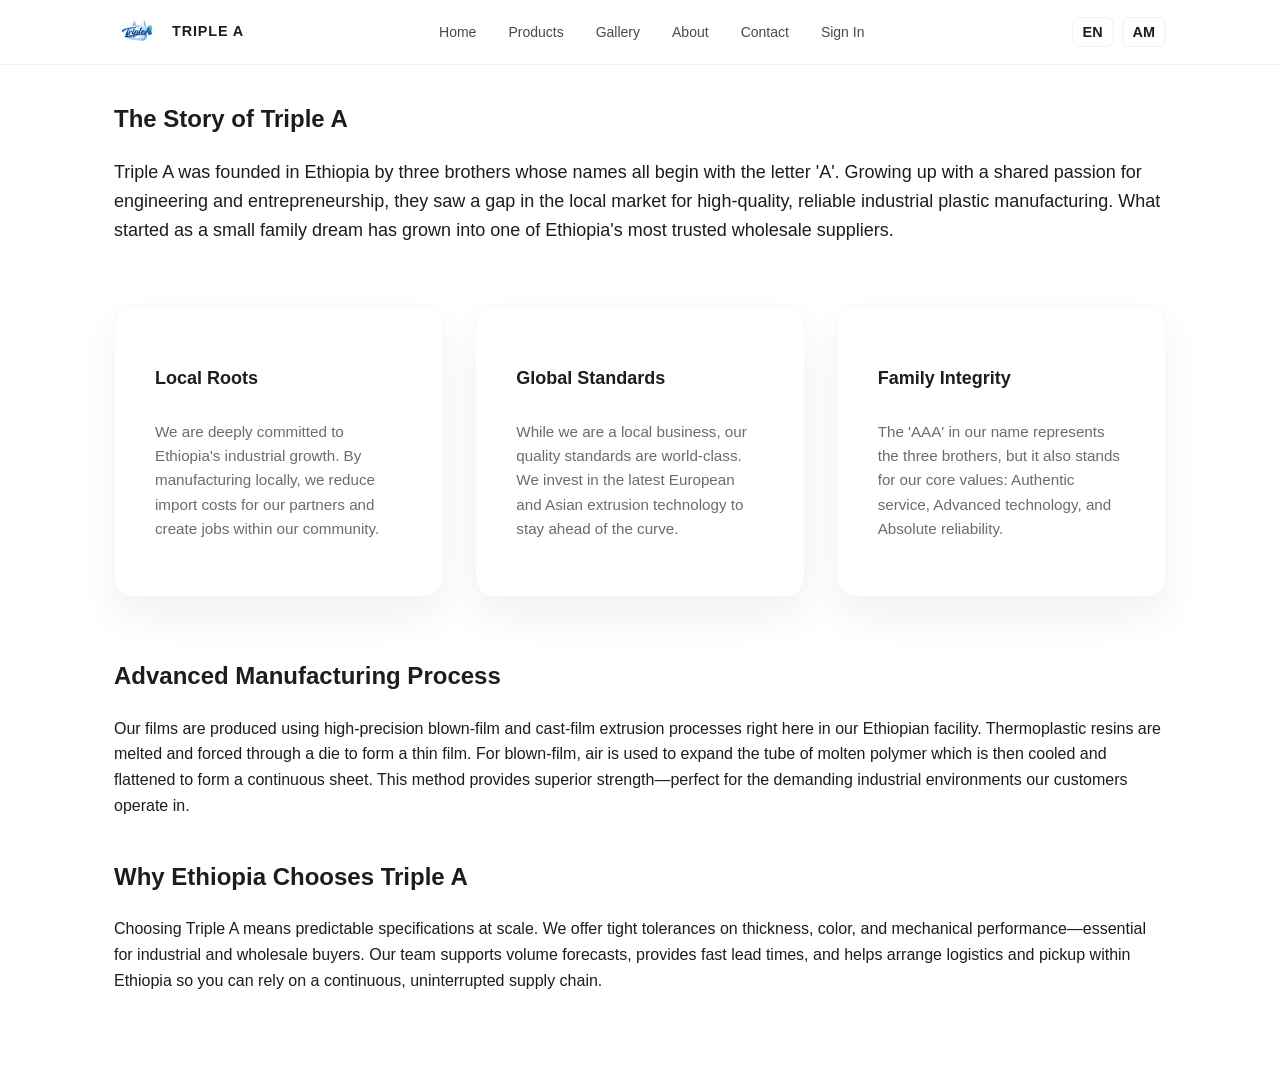
==== website/about.html @ 291cb56f "Beggining" ====
<!doctype html>
<html lang="en">
  <head>
    <meta charset="utf-8" />
    <meta name="viewport" content="width=device-width,initial-scale=1" />
    <title>About - Triple A</title>
    <link rel="stylesheet" href="css/styles.css" />
  </head>
  <body>
   <header class="navbar">
  <div class="nav-inner">
    <a class="logo" href="index.html">
      <img src="assets/logo.png" alt="Triple A logo" style="height:32px; display:inline-block; vertical-align:middle;"/>
      <span class="logo-text">TRIPLE A</span>
    </a>

    <nav>
      <a href="index.html" data-i18n="nav_home">Home</a>
      <a href="products.html" data-i18n="nav_products">Products</a>
      <a href="gallery.html" data-i18n="nav_gallery">Gallery</a>
      <a href="about.html" data-i18n="nav_about">About</a>
      <a href="contact.html" data-i18n="nav_contact">Contact</a>
      <a href="auth.html" data-i18n="nav_signin">Sign In</a>
    </nav>

    <div class="lang-toggle" role="group" aria-label="Language">
      <button id="lang-en" class="lang-btn">EN</button>
      <button id="lang-am" class="lang-btn">AM</button>
    </div>

    <button class="menu-toggle" aria-label="Menu">
      <span></span><span></span><span></span>
    </button>
  </div>
</header>

    <main class="container">
      <section style="margin-bottom: 60px;">
        <h1>The Story of Triple A</h1>
        <p style="font-size: 18px; margin-top: 20px;">Triple A was founded in Ethiopia by three brothers whose names all begin with the letter 'A'. Growing up with a shared passion for engineering and entrepreneurship, they saw a gap in the local market for high-quality, reliable industrial plastic manufacturing. What started as a small family dream has grown into one of Ethiopia's most trusted wholesale suppliers.</p>
      </section>

      <div class="grid" style="margin-top: 0; margin-bottom: 60px;">
        <div class="product-card">
          <h3>Local Roots</h3>
          <p>We are deeply committed to Ethiopia's industrial growth. By manufacturing locally, we reduce import costs for our partners and create jobs within our community.</p>
        </div>
        <div class="product-card">
          <h3>Global Standards</h3>
          <p>While we are a local business, our quality standards are world-class. We invest in the latest European and Asian extrusion technology to stay ahead of the curve.</p>
        </div>
        <div class="product-card">
          <h3>Family Integrity</h3>
          <p>The 'AAA' in our name represents the three brothers, but it also stands for our core values: Authentic service, Advanced technology, and Absolute reliability.</p>
        </div>
      </div>

      <h2>Advanced Manufacturing Process</h2>
      <p>Our films are produced using high-precision blown-film and cast-film extrusion processes right here in our Ethiopian facility. Thermoplastic resins are melted and forced through a die to form a thin film. For blown-film, air is used to expand the tube of molten polymer which is then cooled and flattened to form a continuous sheet. This method provides superior strength—perfect for the demanding industrial environments our customers operate in.</p>

      <h2 style="margin-top: 40px;">Why Ethiopia Chooses Triple A</h2>
      <p>Choosing Triple A means predictable specifications at scale. We offer tight tolerances on thickness, color, and mechanical performance—essential for industrial and wholesale buyers. Our team supports volume forecasts, provides fast lead times, and helps arrange logistics and pickup within Ethiopia so you can rely on a continuous, uninterrupted supply chain.</p>
    </main>

    <script>
      const toggle = document.querySelector('.menu-toggle');

      toggle.addEventListener('click', () => {
        document.body.classList.toggle('menu-open');
      });
    </script>

    <script type="module" src="js/auth.js"></script>
  </body>
</html>
---- website/css/styles.css ----
/* =========================
   Design Tokens
   ========================= */
:root {
  --blue: #0071e3;
  --blue-hover: #0077ed;
  --black: #1d1d1f;
  --gray: #6b6b70;
  --gray-light: #f5f5f7;
  --white: #ffffff;

  --radius-sm: 10px;
  --radius-md: 14px;
  --radius-lg: 20px;

  --shadow-sm: 0 10px 25px rgba(0, 0, 0, 0.04);
  --shadow-md: 0 20px 40px rgba(0, 0, 0, 0.06);
  --shadow-lg: 0 30px 60px rgba(0, 0, 0, 0.1);

  --glass: rgba(255, 255, 255, 0.82);

  --container: 1100px;
  --gutter: clamp(16px, 4vw, 24px);
}

/* =========================
   Reset & Base
   ========================= */
*,
*::before,
*::after {
  box-sizing: border-box;
}

html {
  scroll-behavior: smooth;
}

body {
  min-height: 100%;
  margin: 0;
  font-family: "Inter", -apple-system, BlinkMacSystemFont, "Segoe UI",
    Roboto, Helvetica, Arial, sans-serif;
  color: var(--black);
  background: var(--white);
  line-height: 1.6;
  -webkit-font-smoothing: antialiased;
}

/* =========================
   Navbar
   ========================= */
.navbar {
  position: fixed;
  inset: 0 0 auto 0;
  z-index: 1000;
  background: var(--glass);
  border-bottom: 1px solid rgba(0, 0, 0, 0.05);
}

@supports (backdrop-filter: blur(1px)) {
  .navbar {
    backdrop-filter: saturate(180%) blur(20px);
  }
}

.nav-inner {
  max-width: var(--container);
  margin-inline: auto;
  padding-inline: var(--gutter);
  height: 64px;
  display: flex;
  align-items: center;
  justify-content: space-between;
}

.logo {
  display: flex;
  align-items: center;
  gap: 10px;
  text-decoration: none;
  color: inherit;
}

.logo-text {
  font-weight: 700;
  font-size: 0.9rem;
  letter-spacing: 0.06em;
}

nav {
  display: flex;
  align-items: center;
  gap: clamp(16px, 3vw, 32px);
  font-size: 0.875rem;
  font-weight: 500;
}

nav a {
  color: inherit;
  text-decoration: none;
  opacity: 0.8;
  transition: color 0.2s ease, opacity 0.2s ease;
}

nav a:hover {
  opacity: 1;
  color: var(--blue);
}

/* =========================
   Hero
   ========================= */
.hero {
  position: relative;
  padding: clamp(120px, 20vh, 180px) var(--gutter)
    clamp(80px, 14vh, 120px);
  text-align: center;
  color: #fff;
  background: url("../assets/homepage_bg.jpeg") center / cover no-repeat;
  overflow: hidden;
}

.hero::before {
  content: "";
  position: absolute;
  inset: 0;
  background: radial-gradient(
    circle at center,
    rgba(0, 0, 0, 0.4),
    rgba(0, 0, 0, 0.75)
  );
  z-index: 0;
}

.hero-inner {
  position: relative;
  z-index: 1;
  max-width: 800px;
  margin-inline: auto;
}

.hero h1 {
  font-size: clamp(2rem, 5vw, 3.5rem);
  font-weight: 800;
  line-height: 1.1;
  letter-spacing: -0.02em;
  margin-bottom: 1.25rem;
}

.hero-sub {
  font-size: clamp(1rem, 2.5vw, 1.25rem);
  color: rgba(255, 255, 255, 0.9);
  max-width: 600px;
  margin-inline: auto;
  margin-bottom: 2.5rem;
}

/* =========================
   Layout
   ========================= */
.container {
  max-width: var(--container);
  margin-inline: auto;
  padding: clamp(60px, 10vw, 80px) var(--gutter);
}

/* =========================
   Grid & Cards
   ========================= */
.grid {
  display: grid;
  grid-template-columns: repeat(auto-fit, minmax(260px, 1fr));
  gap: clamp(20px, 4vw, 32px);
  margin-top: clamp(-60px, -8vw, -80px);
  position: relative;
  z-index: 2;
}

.product-card {
  background: var(--white);
  border-radius: var(--radius-lg);
  padding: clamp(24px, 5vw, 40px);
  border: 1px solid rgba(0, 0, 0, 0.03);
  box-shadow: var(--shadow-md);
  display: flex;
  flex-direction: column;
  height: 100%;
  transition: transform 0.35s ease, box-shadow 0.35s ease;
}

.product-card:hover {
  transform: translateY(-8px);
  box-shadow: var(--shadow-lg);
}

.product-card h3 {
  font-size: 1.125rem;
  font-weight: 700;
  margin-bottom: 0.75rem;
}

.product-card p {
  font-size: 0.95rem;
  color: var(--gray);
  line-height: 1.6;
}

/* =========================
   Buttons
   ========================= */
button {
  appearance: none;
  border: none;
  border-radius: var(--radius-md);
  padding: 14px 28px;
  font-size: 1rem;
  font-weight: 600;
  cursor: pointer;
  background: var(--blue);
  color: #fff;
  transition: background 0.2s ease, transform 0.2s ease,
    box-shadow 0.2s ease;
}

button:hover {
  background: var(--blue-hover);
  transform: scale(1.02);
  box-shadow: 0 6px 16px rgba(0, 113, 227, 0.3);
}

.btn-secondary {
  background: rgba(255, 255, 255, 0.12);
  color: #fff;
  border: 1px solid rgba(255, 255, 255, 0.25);
}

.btn-secondary:hover {
  background: rgba(255, 255, 255, 0.22);
}

/* =========================
   Inputs
   ========================= */
input,
textarea {
  width: 100%;
  padding: 12px 16px;
  border-radius: var(--radius-md);
  border: 1px solid #e6e6ea;
  font-size: 0.9rem;
}

input:focus,
textarea:focus {
  outline: none;
  border-color: var(--blue);
}

/* =========================
   Utilities
   ========================= */
.text-center {
  text-align: center;
}

.mt-20 {
  margin-top: 20px;
}

.badge {
  display: inline-block;
  background: #ff3b30;
  color: #fff;
  padding: 6px 12px;
  border-radius: 999px;
  font-weight: 800;
  font-size: 0.75rem;
}

/* =========================
   Accessibility & Motion
   ========================= */
@media (prefers-reduced-motion: reduce) {
  * {
    animation: none !important;
    transition: none !important;
  }
}

/* =========================
   Mobile Menu
   ========================= */

.menu-toggle {
  display: none;
  background: none;
  border: none;
  cursor: pointer;
  width: 40px;
  height: 40px;
  position: relative;
}

.menu-toggle span {
  position: absolute;
  left: 8px;
  right: 8px;
  height: 2px;
  background: var(--black);
  border-radius: 2px;
  transition: transform 0.25s ease, opacity 0.25s ease;
}

.menu-toggle span:nth-child(1) { top: 12px; }
.menu-toggle span:nth-child(2) { top: 19px; }
.menu-toggle span:nth-child(3) { top: 26px; }

/* ---------- Mobile Layout ---------- */
@media (max-width: 768px) {
  .menu-toggle {
    display: block;
  }

  nav {
    position: fixed;
    top: 64px;
    left: 0;
    right: 0;
    background: var(--white);
    flex-direction: column;
    align-items: stretch;
    gap: 0;
    padding: 12px 0;
    border-bottom: 1px solid rgba(0,0,0,0.05);
    box-shadow: var(--shadow-sm);

    transform: translateY(-120%);
    transition: transform 0.3s ease;
    z-index: 999;
  }

  nav a {
    padding: 16px 24px;
    font-size: 1rem;
    opacity: 1;
  }

  nav a:hover {
    background: var(--gray-light);
    color: var(--blue);
  }

  body.menu-open nav {
    transform: translateY(0);
  }

  body.menu-open {
    overflow: hidden;
  }

  /* Hamburger animation */
  body.menu-open .menu-toggle span:nth-child(1) {
    transform: translateY(7px) rotate(45deg);
  }

  body.menu-open .menu-toggle span:nth-child(2) {
    opacity: 0;
  }

  body.menu-open .menu-toggle span:nth-child(3) {
    transform: translateY(-7px) rotate(-45deg);
  }
}

/* =========================
   Gallery Filters
   ========================= */

.gallery-filters {
  display: flex;
  justify-content: center;
  gap: 12px;
  margin-bottom: 40px;
  flex-wrap: wrap;
}

.filter-btn {
  appearance: none;
  border: 1px solid rgba(0, 0, 0, 0.08);
  background: var(--white);
  color: var(--black);
  padding: 10px 22px;
  border-radius: 999px;
  font-size: 0.9rem;
  font-weight: 600;
  cursor: pointer;
  box-shadow: var(--shadow-sm);
  transition: background 0.25s ease, color 0.25s ease,
    transform 0.25s ease, box-shadow 0.25s ease;
}

.filter-btn:hover {
  transform: translateY(-2px);
  box-shadow: var(--shadow-md);
}

.filter-btn.active {
  background: var(--blue);
  color: #fff;
  border-color: var(--blue);
  box-shadow: 0 10px 30px rgba(0, 113, 227, 0.3);
}

/* =========================
   Media Gallery
   ========================= */

.media-grid {
  display: grid;
  grid-template-columns: repeat(auto-fit, minmax(260px, 1fr));
  gap: clamp(20px, 4vw, 32px);
}

.media-card {
  background: var(--white);
  border-radius: var(--radius-lg);
  overflow: hidden;
  border: 1px solid rgba(0, 0, 0, 0.03);
  box-shadow: var(--shadow-md);
  transition: transform 0.35s ease, box-shadow 0.35s ease,
    opacity 0.25s ease;
}

.media-card:hover {
  transform: translateY(-6px);
  box-shadow: var(--shadow-lg);
}

.media-card img,
.media-card video {
  width: 100%;
  height: 100%;
  display: block;
  object-fit: cover;
  aspect-ratio: 16 / 10;
  background: #000;
}

.media-card video {
  outline: none;
  border: none;
}

/* Optional hidden state (future animation-ready) */
.media-card.hidden {
  opacity: 0;
}

/* Mobile refinement */
@media (max-width: 768px) {
  .media-card img,
  .media-card video {
    aspect-ratio: 16 / 11;
  }
}

/* =========================
   Orders Page
   ========================= */

.orders-subtitle {
  font-size: 1rem;
  color: var(--gray);
  max-width: 680px;
  margin: 16px auto 40px;
}

.orders-list {
  display: grid;
  grid-template-columns: 1fr;
  gap: 20px;
}

.order-legend {
  display: flex;
  justify-content: center;
  gap: 14px;
  margin-bottom: 32px;
  flex-wrap: wrap;
}

.status {
  padding: 6px 14px;
  border-radius: 999px;
  font-size: 0.75rem;
  font-weight: 800;
  letter-spacing: 0.04em;
  text-transform: uppercase;
}

.status.pending {
  background: #ffe9c6;
  color: #8a5a00;
}

.status.processing {
  background: #e6f0ff;
  color: #004bb5;
}

.status.ready {
  background: #e6f7ee;
  color: #0b6b3a;
}

.status.completed {
  background: #ededf0;
  color: #444;
}

/* Order card enhancements */
.orders-list .product-card {
  box-shadow: var(--shadow-sm);
}

.orders-list .product-card h3 {
  display: flex;
  justify-content: space-between;
  align-items: center;
}
/* (above styles kept unchanged) */

/* =========================
   Navbar — language toggle refinements
   ========================= */
.lang-toggle {
  display: flex;
  gap: 8px;
  align-items: center;
}

.lang-btn {
  appearance: none;
  border: 1px solid rgba(0,0,0,0.06);
  background: var(--white);
  color: var(--black);
  padding: 6px 10px;
  border-radius: 8px;
  font-size: 0.85rem;
  cursor: pointer;
  font-weight: 700;
  transition: background 0.18s ease, transform 0.12s ease;
}

.lang-btn:hover { transform: translateY(-1px); }
.lang-btn.active {
  background: var(--blue);
  color: #fff;
  border-color: var(--blue);
  box-shadow: 0 6px 14px rgba(0,113,227,0.18);
}

/* Keep nav layout tidy on small screens */
@media (max-width: 768px) {
  .lang-toggle { display: none; } /* we keep it visible in nav when expanded */
  body.menu-open .lang-toggle { display: flex; margin-left: 16px; }
}

/* Hero tweaks (slightly stronger overlay and padding) */
.hero {
  position: relative;
  padding: clamp(110px, 18vh, 160px) var(--gutter) clamp(60px, 12vh, 100px);
  text-align: center;
  color: #fff;
  background: center / cover no-repeat;
  overflow: hidden;
}
.hero::before {
  content: "";
  position: absolute;
  inset: 0;
  background: radial-gradient(circle at center, rgba(0,0,0,0.45), rgba(0,0,0,0.78));
  z-index: 0;
}

/* active nav link appearance */
nav a.active {
  color: var(--blue);
  border-bottom: 2px solid var(--blue);
  padding-bottom: 6px;
}
/* =========================
   Additions for auth full-screen, language toggle & hero refinements
   Append these lines to the end of public/css/styles.css
   ========================= */

/* =========================
   AUTH — FULLSCREEN SPLIT (FINAL FIX)
   ========================= */

.auth-split {
  min-height: 100vh;
  padding-top: 64px; /* navbar height */
  display: grid;
  grid-template-columns: 1fr 1fr;
  grid-template-areas: "form image";
  align-items: stretch;
  box-sizing: border-box;
}

/* Left side = LOGIN */
.auth-right {
  grid-area: form;
  background: var(--white);
  display: flex;
  align-items: center;
  justify-content: center;
  padding: clamp(36px, 6vw, 72px);
}

/* Right side = IMAGE */
.auth-left {
  grid-area: image;
  background-image: url("../assets/homepage_bg.jpeg");
  background-size: cover;
  background-position: center;
  position: relative;
  color: #fff;
  display: flex;
  align-items: center;
  justify-content: center;
  padding: clamp(24px, 6vw, 48px);
}

.auth-left::before {
  content: "";
  position: absolute;
  inset: 0;
  background: linear-gradient(
    180deg,
    rgba(0,0,0,0.35),
    rgba(0,0,0,0.65)
  );
  z-index: 0;
}

.auth-left .hero-inner {
  position: relative;
  z-index: 1;
  max-width: 720px;
  text-align: left;
}

.auth-left h1 {
  font-size: clamp(1.6rem, 3.5vw, 2.6rem);
  line-height: 1.08;
  margin-bottom: 12px;
  font-weight: 800;
}

.auth-left p {
  font-size: 1rem;
  color: rgba(255,255,255,0.95);
  max-width: 520px;
}

/* Auth form container */
.auth-forms {
  width: 100%;
  max-width: 520px;
  display: flex;
  flex-direction: column;
  gap: 22px;
}

/* Panels */
.form-panel {
  background: linear-gradient(
    180deg,
    rgba(255,255,255,0.98),
    rgba(250,250,250,0.98)
  );
  border-radius: var(--radius-md);
  padding: 20px 22px;
  box-shadow: var(--shadow-sm);
  width: 100%;
}

/* Inputs */
.form-panel input {
  width: 100%;
  margin-top: 8px;
  margin-bottom: 10px;
}

/* Buttons */
.form-panel .btn {
  width: 100%;
  padding: 12px 16px;
  font-weight: 700;
}

/* Mobile */
@media (max-width: 880px) {
  .auth-split {
    grid-template-columns: 1fr;
    grid-template-areas:
      "form"
      "image";
  }

  .auth-left {
    min-height: 360px;
  }
}

/* Make each small section visually separated but not a tiny boxed card */
.form-panel {
  background: linear-gradient(180deg, rgba(255,255,255,0.98), rgba(250,250,250,0.98));
  border-radius: var(--radius-md);
  padding: 18px 20px;
  box-shadow: var(--shadow-sm);
  width: 100%;
}

/* Inputs that span width */
.form-panel input[type="email"],
.form-panel input[type="password"],
.form-panel input[type="text"] {
  display: block;
  width: 100%;
  margin-top: 8px;
  margin-bottom: 8px;
}

/* Buttons in auth area */
.form-panel .btn {
  width: 100%;
  padding: 12px 16px;
  border-radius: 10px;
  font-weight: 700;
}

/* Keep focus states visible */
.form-panel input:focus {
  outline: 2px solid rgba(0,113,227,0.12);
  border-color: var(--blue);
}

/* === Language Toggle Navbar Buttons === */
.lang-toggle {
  display: flex;
  gap: 8px;
  align-items: center;
  margin-left: 12px;
}
.lang-btn {
  appearance: none;
  border: 1px solid rgba(0,0,0,0.06);
  background: var(--white);
  color: var(--black);
  padding: 6px 10px;
  border-radius: 8px;
  font-size: 0.9rem;
  font-weight: 700;
  cursor: pointer;
  transition: background 0.18s, transform 0.12s;
}
.lang-btn.active {
  background: var(--blue);
  color: #fff;
  border-color: var(--blue);
  box-shadow: 0 8px 20px rgba(0,113,227,0.12);
}

/* Hero tweak for pages that reuse hero class */
.hero {
  padding: clamp(80px, 16vh, 140px) var(--gutter) clamp(40px, 10vh, 80px);
}
.hero::before {
  background: radial-gradient(circle at center, rgba(0,0,0,0.45), rgba(0,0,0,0.78));
}

/* Small image card utility for inserting homepage-like images into content */
.img-card {
  border-radius: var(--radius-lg);
  overflow: hidden;
  box-shadow: var(--shadow-md);
  border: 1px solid rgba(0,0,0,0.04);
  height: 260px;
  background-position: center;
  background-size: cover;
}
@media (max-width: 768px) {
  .img-card { height: 200px; }
}

/* ==================================================
   ADMIN PAGE ONLY (ISOLATED — DOES NOT AFFECT HOME)
   ================================================== */

.admin-page .admin-layout {
  display: flex;
  min-height: calc(100vh - 70px);
}

/* LEFT SIDE */
.admin-page .admin-left {
  flex: 1.2;
  position: relative;
  background: url("../assets/admin-bg.jpg.html") center / cover no-repeat;
}

.admin-page .admin-overlay {
  position: absolute;
  inset: 0;
  background: linear-gradient(
    90deg,
    rgba(0, 0, 0, 0.6),
    rgba(0, 0, 0, 0.2)
  );
}

.admin-page .admin-content {
  position: relative;
  z-index: 2;
  padding: 80px;
  max-width: 520px;
  color: #ffffff;
}

.admin-page .admin-content h1 {
  font-size: 36px;
  margin-bottom: 16px;
}

.admin-page .admin-content p {
  font-size: 16px;
  line-height: 1.6;
}

/* THUMBNAILS */
.admin-page .admin-thumbs {
  display: flex;
  gap: 12px;
  margin-top: 30px;
}

.admin-page .admin-thumbs img {
  width: 90px;
  height: 60px;
  object-fit: cover;
  border-radius: 6px;
}

/* RIGHT SIDE */
.admin-page .admin-right {
  flex: 1;
  display: flex;
  align-items: center;
  justify-content: center;
}

.admin-page .admin-card {
  background: #ffffff;
  width: 420px;
  padding: 40px;
  border-radius: 16px;
  box-shadow: 0 20px 60px rgba(0, 0, 0, 0.15);
}

.admin-page .admin-card h2 {
  margin-bottom: 6px;
}

.admin-page .admin-card p {
  margin-bottom: 16px;
  color: #555;
}

/* BUTTON */
.admin-page .admin-btn {
  width: 100%;
  margin-top: 20px;
}

/* BACK LINK */
.admin-page .back-link {
  display: block;
  margin-top: 16px;
  font-size: 14px;
  color: #555;
  text-decoration: none;
}

.admin-page .back-link:hover {
  text-decoration: underline;
}
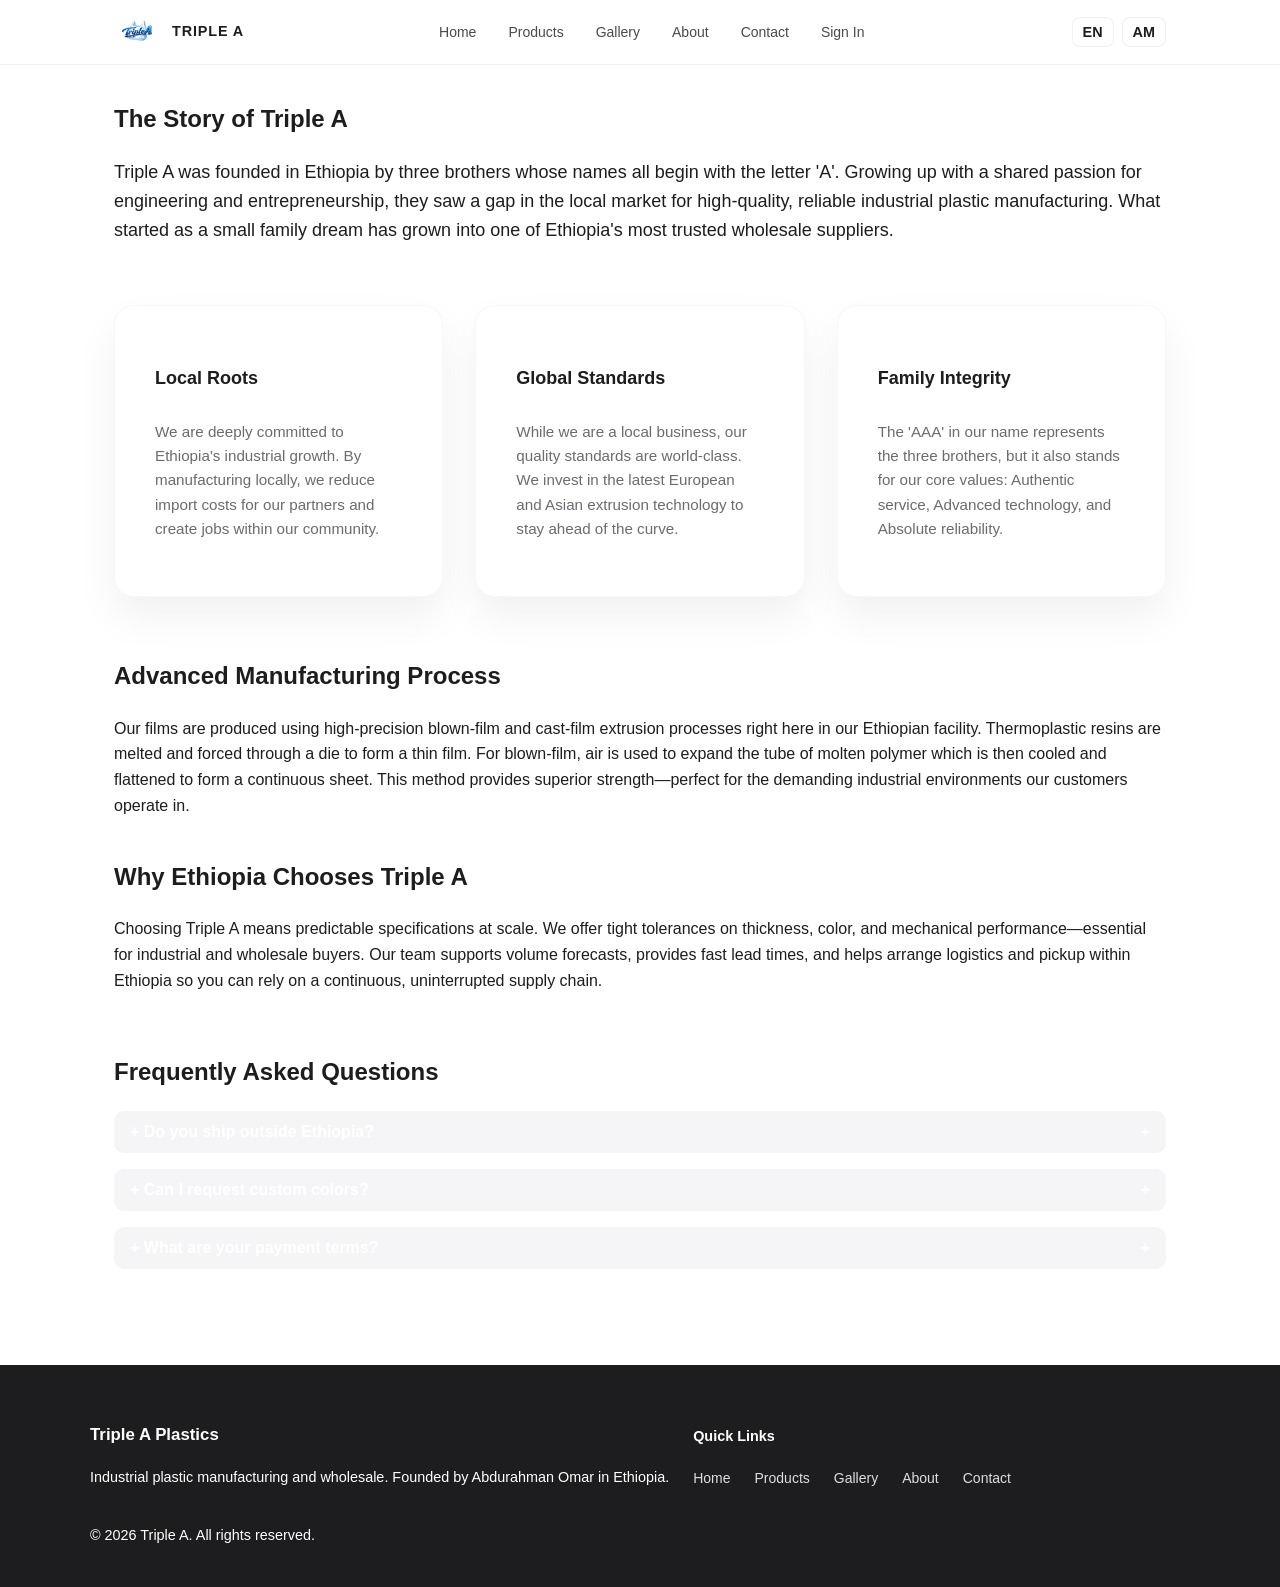
==== commit 2e9cfb15: "enhancing the system" ====
--- a/website/about.html
+++ b/website/about.html
@@ -4,6 +4,9 @@
     <meta charset="utf-8" />
     <meta name="viewport" content="width=device-width,initial-scale=1" />
     <title>About - Triple A</title>
+    <meta name="description" content="Learn the story of Triple A Plastics, founded by brothers including Abdurahman Omar, serving Ethiopia." 
+    />
+    <meta name="keywords" content="about us, company history, Ethiopia plastic" />
     <link rel="stylesheet" href="css/styles.css" />
   </head>
   <body>
@@ -60,6 +63,23 @@
 
       <h2 style="margin-top: 40px;">Why Ethiopia Chooses Triple A</h2>
       <p>Choosing Triple A means predictable specifications at scale. We offer tight tolerances on thickness, color, and mechanical performance—essential for industrial and wholesale buyers. Our team supports volume forecasts, provides fast lead times, and helps arrange logistics and pickup within Ethiopia so you can rely on a continuous, uninterrupted supply chain.</p>
+
+      <!-- FAQ -->
+      <section style="margin-top:60px;">
+        <h2>Frequently Asked Questions</h2>
+        <div class="faq-item">
+          <button>+ Do you ship outside Ethiopia?</button>
+          <div class="answer">Currently we focus on domestic wholesale orders. International shipping may be arranged for very large volumes on a case-by-case basis.</div>
+        </div>
+        <div class="faq-item">
+          <button>+ Can I request custom colors?</button>
+          <div class="answer">Yes, we support color matching and custom pigmentation for bulk orders. Minimum run sizes apply.</div>
+        </div>
+        <div class="faq-item">
+          <button>+ What are your payment terms?</button>
+          <div class="answer">Payment is typically in advance or upon pickup. We accept bank transfers and cash for local clients. Admins will coordinate after order placement.</div>
+        </div>
+      </section>
     </main>
 
     <script>
@@ -71,6 +91,29 @@
     </script>
 
     <script type="module" src="js/auth.js"></script>
+    <script type="module" src="js/site.js"></script>
+
+    <footer class="site-footer">
+      <div class="footer-info">
+        <div>
+          <h3>Triple A Plastics</h3>
+          <p>Industrial plastic manufacturing and wholesale. Founded by Abdurahman Omar in Ethiopia.</p>
+        </div>
+        <div>
+          <h4>Quick Links</h4>
+          <nav class="footer-nav">
+            <a href="index.html">Home</a>
+            <a href="products.html">Products</a>
+            <a href="gallery.html">Gallery</a>
+            <a href="about.html">About</a>
+            <a href="contact.html">Contact</a>
+          </nav>
+        </div>
+      </div>
+      <div class="footer-info" style="margin-top:20px; justify-content:space-between;">
+        <div>&copy; 2026 Triple A. All rights reserved.</div>
+      </div>
+    </footer>
   </body>
 </html>
 
--- a/website/css/styles.css
+++ b/website/css/styles.css
@@ -897,3 +897,177 @@
 .admin-page .back-link:hover {
   text-decoration: underline;
 }
+
+/* ------------- Global Enhancements ------------- */
+
+/* Footer */
+.site-footer {
+  background: var(--black);
+  color: var(--white);
+  padding: 40px var(--gutter);
+  font-size: 0.9rem;
+}
+.site-footer .footer-nav,
+.site-footer .footer-info {
+  max-width: var(--container);
+  margin: 0 auto;
+  display: flex;
+  flex-wrap: wrap;
+  gap: 24px;
+}
+.site-footer a {
+  color: var(--white);
+  text-decoration: none;
+  opacity: 0.85;
+}
+.site-footer a:hover {
+  opacity: 1;
+  text-decoration: underline;
+}
+.site-footer .footer-social {
+  display: flex;
+  gap: 16px;
+}
+.site-footer .newsletter-form input[type="email"] {
+  padding: 10px;
+  border-radius: var(--radius-sm);
+  border: none;
+  margin-right: 8px;
+  flex: 1;
+}
+.site-footer .newsletter-form button {
+  padding: 10px 16px;
+  border-radius: var(--radius-sm);
+  background: var(--blue);
+  border: none;
+  color: #fff;
+  font-weight: 600;
+}
+
+/* Scroll-to-top */
+.scroll-top {
+  position: fixed;
+  bottom: 24px;
+  right: 24px;
+  background: var(--blue);
+  color: #fff;
+  padding: 12px 14px;
+  border-radius: 50%;
+  cursor: pointer;
+  box-shadow: var(--shadow-md);
+  display: none;
+  z-index: 2000;
+}
+
+/* Testimonials */
+.testimonial-section {
+  background: var(--gray-light);
+  padding: 60px var(--gutter);
+}
+.testimonial-card {
+  max-width: 800px;
+  margin: auto;
+  text-align: center;
+}
+.testimonial-card p {
+  font-style: italic;
+}
+.testimonial-controls {
+  margin-top: 24px;
+  display: flex;
+  justify-content: center;
+  gap: 12px;
+}
+.testimonial-controls button {
+  width: 12px;
+  height: 12px;
+  border-radius: 50%;
+  background: var(--gray);
+  border: none;
+  cursor: pointer;
+}
+.testimonial-controls button.active {
+  background: var(--blue);
+}
+
+/* Lightbox */
+.lightbox {
+  position: fixed;
+  inset: 0;
+  background: rgba(0,0,0,0.85);
+  display: none;
+  align-items: center;
+  justify-content: center;
+  z-index: 1500;
+}
+.lightbox img,
+.lightbox video {
+  max-width: 90%;
+  max-height: 90%;
+}
+.lightbox .close-btn {
+  position: absolute;
+  top: 20px;
+  right: 20px;
+  font-size: 2rem;
+  color: #fff;
+  background: transparent;
+  border: none;
+  cursor: pointer;
+}
+
+/* Cart panel */
+.cart-panel {
+  position: fixed;
+  top: 0;
+  right: -400px;
+  width: 320px;
+  height: 100vh;
+  background: var(--white);
+  box-shadow: -4px 0 20px rgba(0,0,0,0.1);
+  transition: right 0.3s ease;
+  z-index: 1600;
+  padding: var(--gutter);
+  display: flex;
+  flex-direction: column;
+}
+.cart-panel.open {
+  right: 0;
+}
+.cart-panel h2 {
+  margin-top: 0;
+}
+.cart-panel .cart-items {
+  flex: 1;
+  overflow-y: auto;
+}
+.cart-panel .cart-footer {
+  margin-top: auto;
+}
+
+/* FAQ toggles */
+.faq-item {
+  margin-bottom: 16px;
+}
+.faq-item button {
+  width: 100%;
+  text-align: left;
+  background: var(--gray-light);
+  border: none;
+  padding: 12px 16px;
+  border-radius: var(--radius-sm);
+  font-weight: 600;
+  cursor: pointer;
+}
+.faq-item button:after {
+  content: '+';
+  float: right;
+}
+.faq-item .answer {
+  display: none;
+  padding: 12px 16px;
+  margin-top: 4px;
+  background: #fff;
+  border: 1px solid rgba(0,0,0,0.06);
+  border-radius: var(--radius-sm);
+}
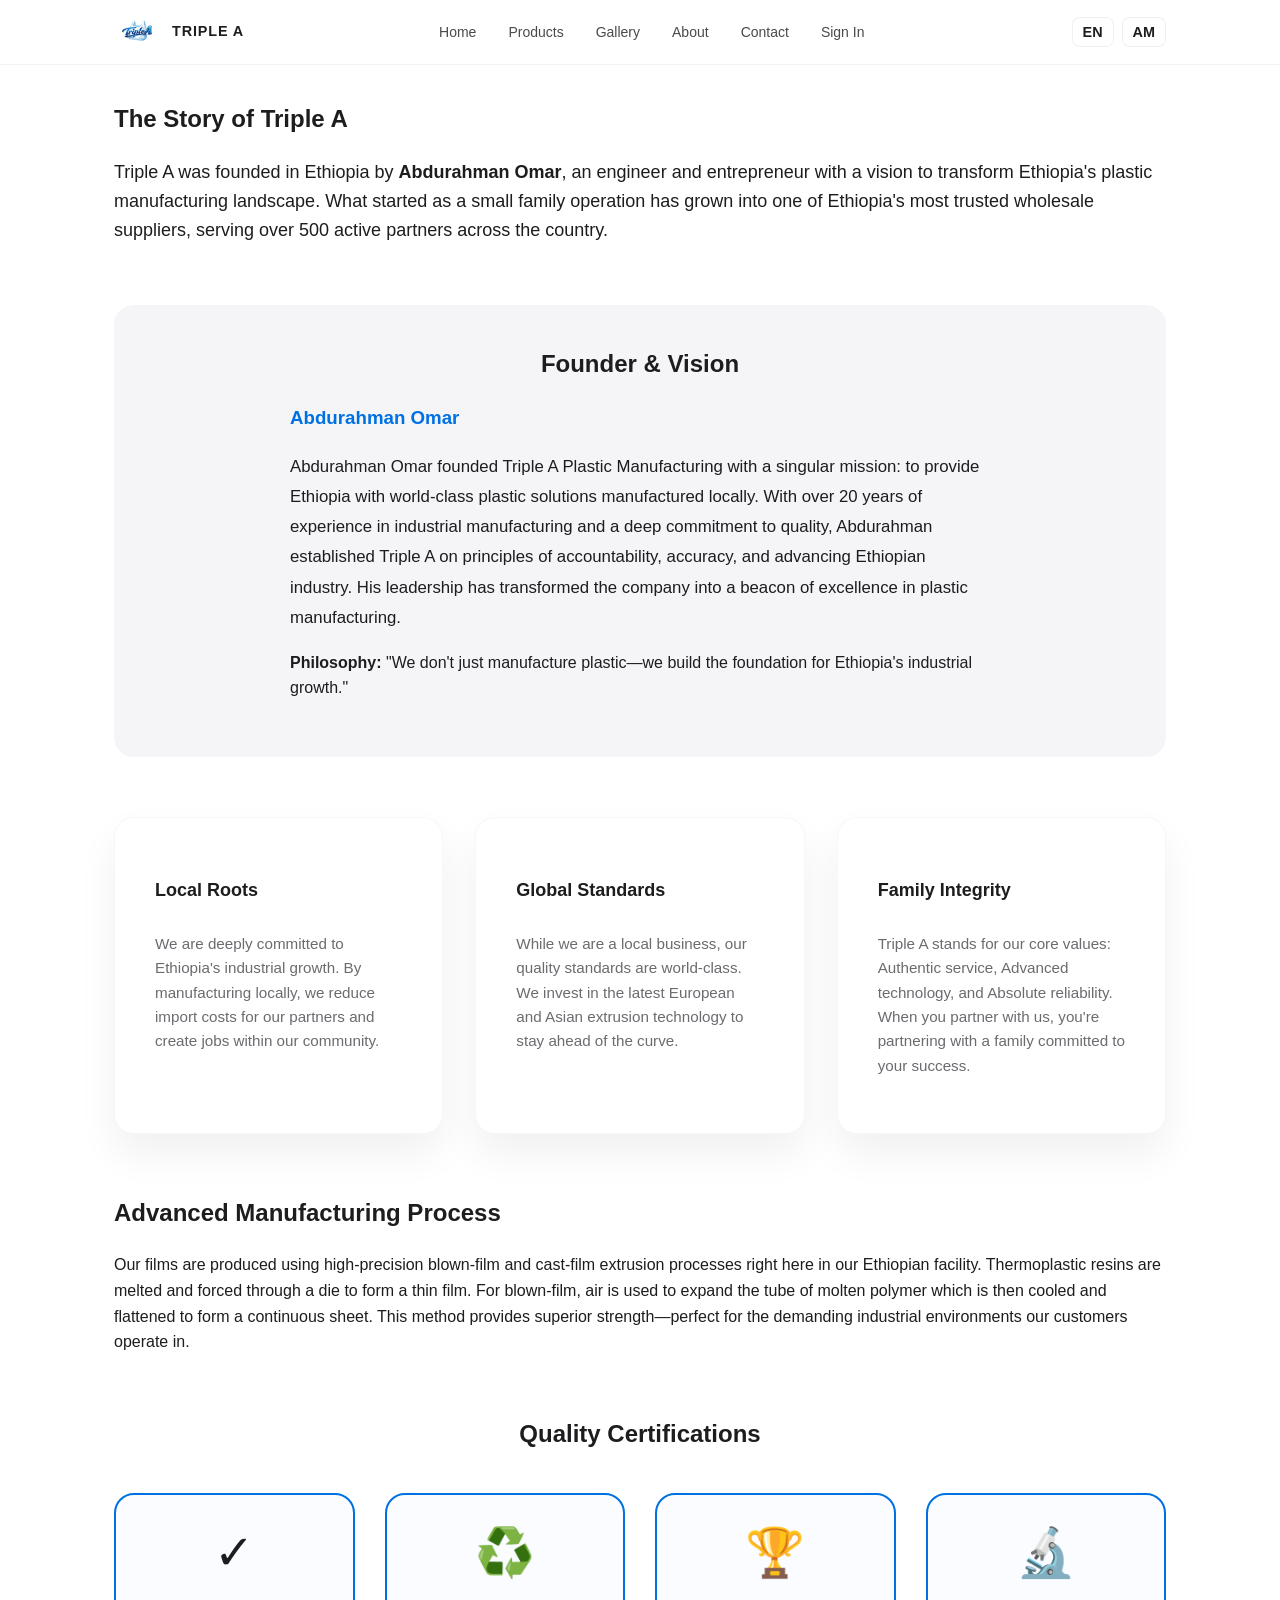
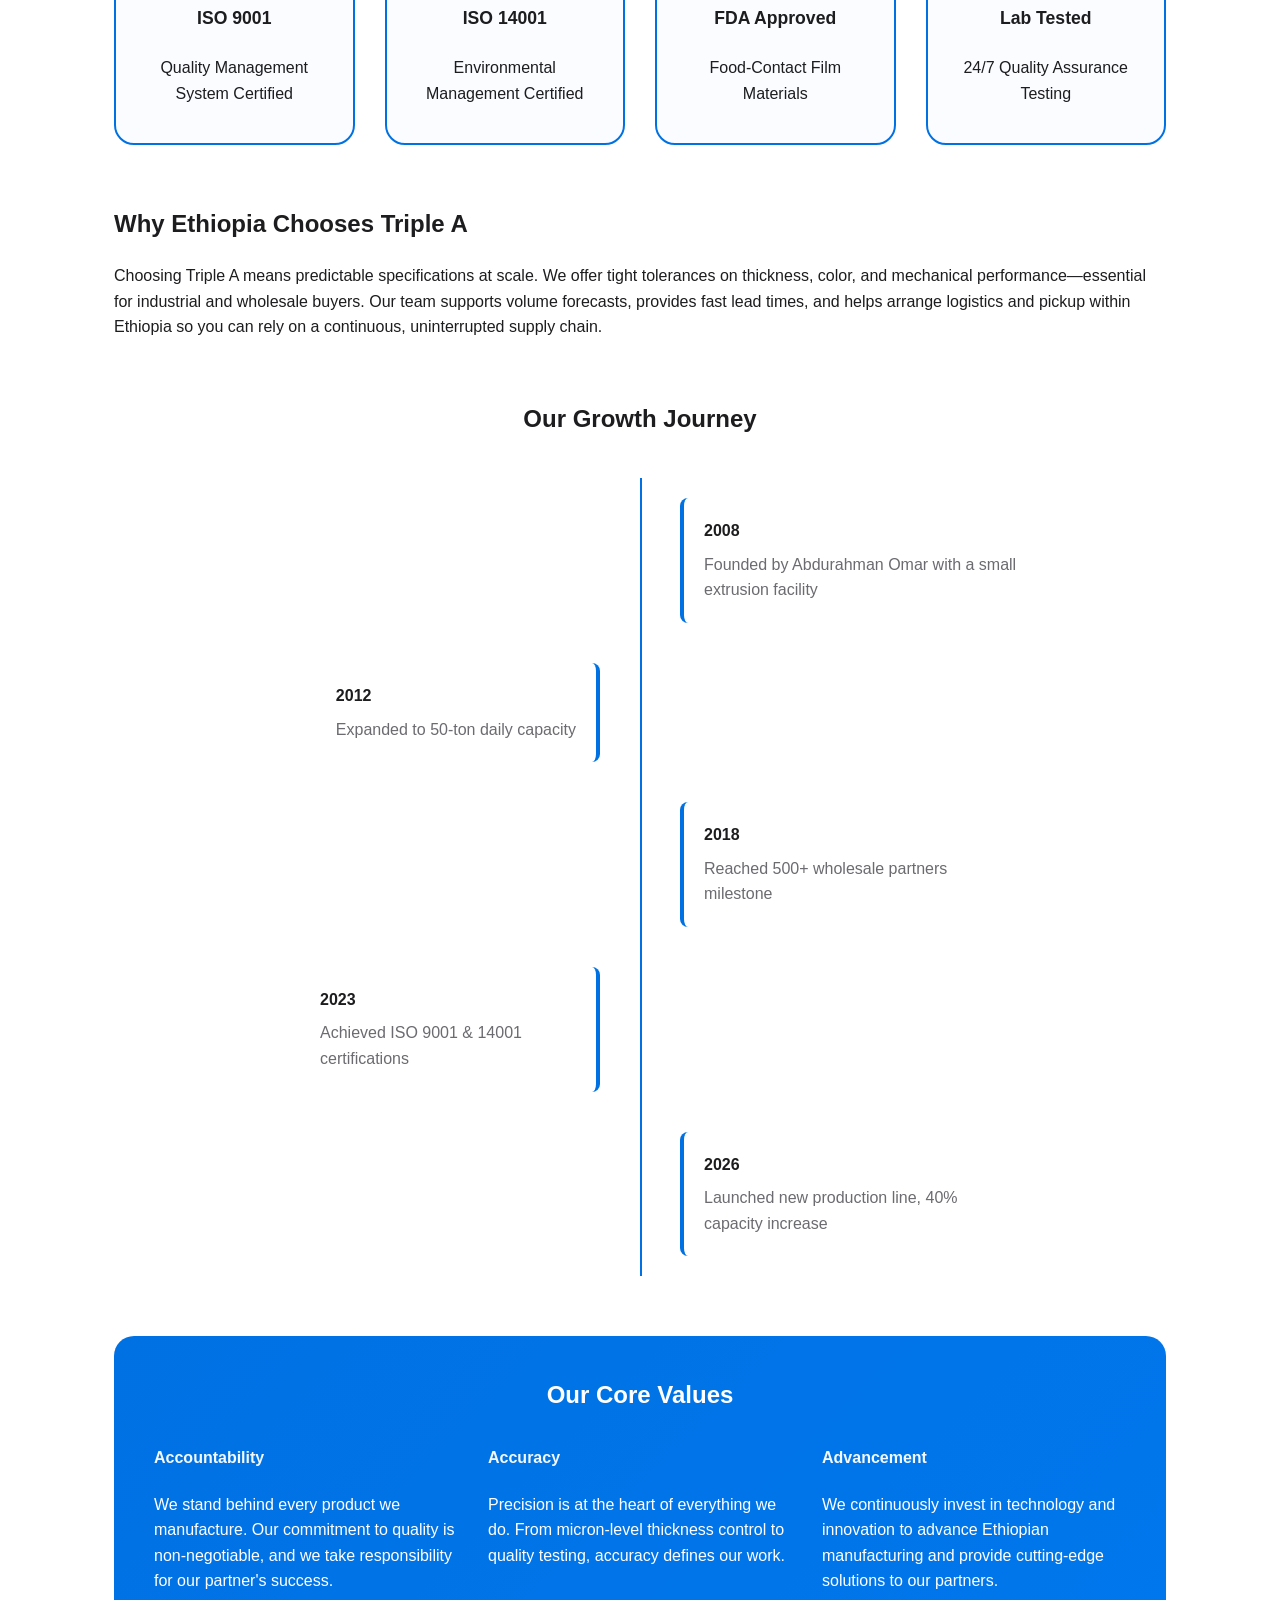
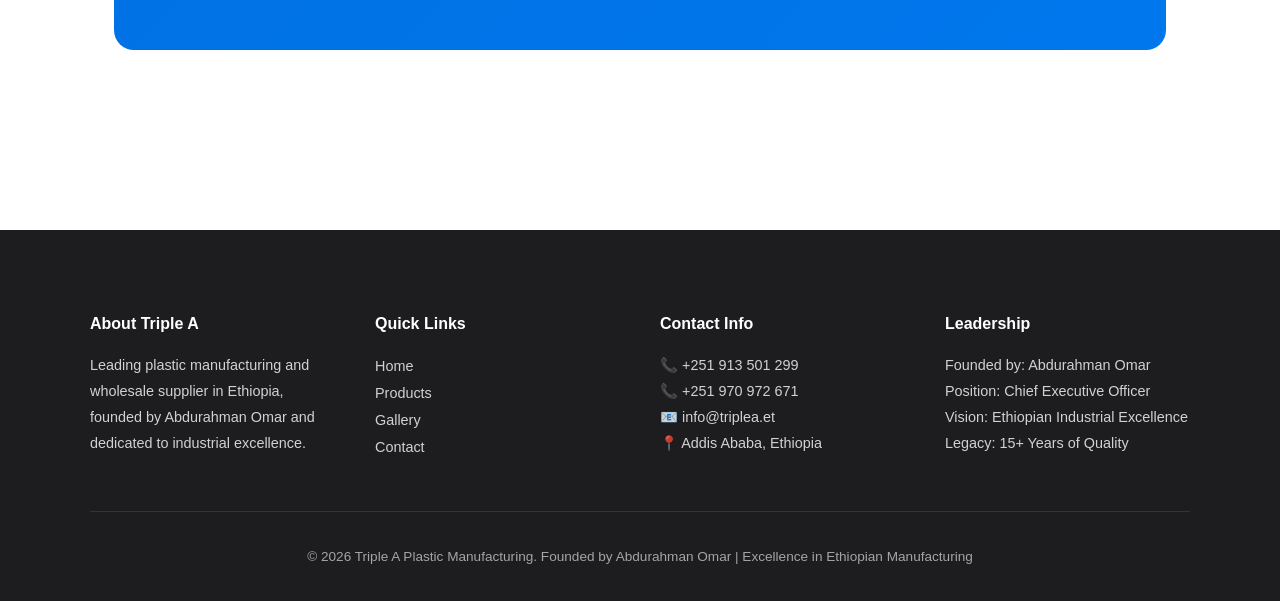
==== commit 79e37782: "Enhancement: Add new features and update website content" ====
--- a/website/about.html
+++ b/website/about.html
@@ -4,9 +4,6 @@
     <meta charset="utf-8" />
     <meta name="viewport" content="width=device-width,initial-scale=1" />
     <title>About - Triple A</title>
-    <meta name="description" content="Learn the story of Triple A Plastics, founded by brothers including Abdurahman Omar, serving Ethiopia." 
-    />
-    <meta name="keywords" content="about us, company history, Ethiopia plastic" />
     <link rel="stylesheet" href="css/styles.css" />
   </head>
   <body>
@@ -40,7 +37,19 @@
     <main class="container">
       <section style="margin-bottom: 60px;">
         <h1>The Story of Triple A</h1>
-        <p style="font-size: 18px; margin-top: 20px;">Triple A was founded in Ethiopia by three brothers whose names all begin with the letter 'A'. Growing up with a shared passion for engineering and entrepreneurship, they saw a gap in the local market for high-quality, reliable industrial plastic manufacturing. What started as a small family dream has grown into one of Ethiopia's most trusted wholesale suppliers.</p>
+        <p style="font-size: 18px; margin-top: 20px;">Triple A was founded in Ethiopia by <strong>Abdurahman Omar</strong>, an engineer and entrepreneur with a vision to transform Ethiopia's plastic manufacturing landscape. What started as a small family operation has grown into one of Ethiopia's most trusted wholesale suppliers, serving over 500 active partners across the country.</p>
+      </section>
+
+      <!-- FOUNDER SECTION -->
+      <section style="background: var(--gray-light); padding: 40px; border-radius: var(--radius-lg); margin-bottom: 60px;">
+        <h2 style="text-align: center; margin-top: 0;">Founder & Vision</h2>
+        <div style="max-width: 700px; margin: 0 auto;">
+          <h3 style="color: var(--blue);">Abdurahman Omar</h3>
+          <p style="font-size: 1.05rem; line-height: 1.8;">
+            Abdurahman Omar founded Triple A Plastic Manufacturing with a singular mission: to provide Ethiopia with world-class plastic solutions manufactured locally. With over 20 years of experience in industrial manufacturing and a deep commitment to quality, Abdurahman established Triple A on principles of accountability, accuracy, and advancing Ethiopian industry. His leadership has transformed the company into a beacon of excellence in plastic manufacturing.
+          </p>
+          <p><strong>Philosophy:</strong> "We don't just manufacture plastic—we build the foundation for Ethiopia's industrial growth."</p>
+        </div>
       </section>
 
       <div class="grid" style="margin-top: 0; margin-bottom: 60px;">
@@ -54,33 +63,132 @@
         </div>
         <div class="product-card">
           <h3>Family Integrity</h3>
-          <p>The 'AAA' in our name represents the three brothers, but it also stands for our core values: Authentic service, Advanced technology, and Absolute reliability.</p>
+          <p>Triple A stands for our core values: Authentic service, Advanced technology, and Absolute reliability. When you partner with us, you're partnering with a family committed to your success.</p>
         </div>
       </div>
 
       <h2>Advanced Manufacturing Process</h2>
       <p>Our films are produced using high-precision blown-film and cast-film extrusion processes right here in our Ethiopian facility. Thermoplastic resins are melted and forced through a die to form a thin film. For blown-film, air is used to expand the tube of molten polymer which is then cooled and flattened to form a continuous sheet. This method provides superior strength—perfect for the demanding industrial environments our customers operate in.</p>
 
-      <h2 style="margin-top: 40px;">Why Ethiopia Chooses Triple A</h2>
+      <!-- CERTIFICATIONS -->
+      <section style="margin-top: 60px;">
+        <h2 style="text-align: center;">Quality Certifications</h2>
+        <div class="certifications-grid">
+          <div class="cert-item">
+            <div class="cert-icon">✓</div>
+            <h4>ISO 9001</h4>
+            <p>Quality Management System Certified</p>
+          </div>
+          <div class="cert-item">
+            <div class="cert-icon">♻️</div>
+            <h4>ISO 14001</h4>
+            <p>Environmental Management Certified</p>
+          </div>
+          <div class="cert-item">
+            <div class="cert-icon">🏆</div>
+            <h4>FDA Approved</h4>
+            <p>Food-Contact Film Materials</p>
+          </div>
+          <div class="cert-item">
+            <div class="cert-icon">🔬</div>
+            <h4>Lab Tested</h4>
+            <p>24/7 Quality Assurance Testing</p>
+          </div>
+        </div>
+      </section>
+
+      <h2 style="margin-top: 60px;">Why Ethiopia Chooses Triple A</h2>
       <p>Choosing Triple A means predictable specifications at scale. We offer tight tolerances on thickness, color, and mechanical performance—essential for industrial and wholesale buyers. Our team supports volume forecasts, provides fast lead times, and helps arrange logistics and pickup within Ethiopia so you can rely on a continuous, uninterrupted supply chain.</p>
 
-      <!-- FAQ -->
-      <section style="margin-top:60px;">
-        <h2>Frequently Asked Questions</h2>
-        <div class="faq-item">
-          <button>+ Do you ship outside Ethiopia?</button>
-          <div class="answer">Currently we focus on domestic wholesale orders. International shipping may be arranged for very large volumes on a case-by-case basis.</div>
-        </div>
-        <div class="faq-item">
-          <button>+ Can I request custom colors?</button>
-          <div class="answer">Yes, we support color matching and custom pigmentation for bulk orders. Minimum run sizes apply.</div>
-        </div>
-        <div class="faq-item">
-          <button>+ What are your payment terms?</button>
-          <div class="answer">Payment is typically in advance or upon pickup. We accept bank transfers and cash for local clients. Admins will coordinate after order placement.</div>
+      <!-- COMPANY TIMELINE -->
+      <section style="margin-top: 60px;">
+        <h2 style="text-align: center;">Our Growth Journey</h2>
+        <div style="max-width: 800px; margin: 40px auto; position: relative; padding: 20px 0;">
+          <div style="position: absolute; left: 50%; top: 0; bottom: 0; width: 2px; background: var(--blue);"></div>
+          
+          <div style="margin-bottom: 40px; padding-left: 55%; padding-right: 0;">
+            <div style="background: #fff; padding: 20px; border-radius: 8px; border-left: 4px solid var(--blue);">
+              <h4 style="margin: 0 0 8px 0;">2008</h4>
+              <p style="margin: 0; color: var(--gray);">Founded by Abdurahman Omar with a small extrusion facility</p>
+            </div>
+          </div>
+
+          <div style="margin-bottom: 40px; padding-right: 55%; padding-left: 0;">
+            <div style="background: #fff; padding: 20px; border-radius: 8px; border-right: 4px solid var(--blue); margin-left: auto; width: fit-content; max-width: 300px;">
+              <h4 style="margin: 0 0 8px 0;">2012</h4>
+              <p style="margin: 0; color: var(--gray);">Expanded to 50-ton daily capacity</p>
+            </div>
+          </div>
+
+          <div style="margin-bottom: 40px; padding-left: 55%; padding-right: 0;">
+            <div style="background: #fff; padding: 20px; border-radius: 8px; border-left: 4px solid var(--blue);">
+              <h4 style="margin: 0 0 8px 0;">2018</h4>
+              <p style="margin: 0; color: var(--gray);">Reached 500+ wholesale partners milestone</p>
+            </div>
+          </div>
+
+          <div style="margin-bottom: 40px; padding-right: 55%; padding-left: 0;">
+            <div style="background: #fff; padding: 20px; border-radius: 8px; border-right: 4px solid var(--blue); margin-left: auto; width: fit-content; max-width: 300px;">
+              <h4 style="margin: 0 0 8px 0;">2023</h4>
+              <p style="margin: 0; color: var(--gray);">Achieved ISO 9001 & 14001 certifications</p>
+            </div>
+          </div>
+
+          <div style="padding-left: 55%; padding-right: 0;">
+            <div style="background: #fff; padding: 20px; border-radius: 8px; border-left: 4px solid var(--blue);">
+              <h4 style="margin: 0 0 8px 0;">2026</h4>
+              <p style="margin: 0; color: var(--gray);">Launched new production line, 40% capacity increase</p>
+            </div>
+          </div>
+        </div>
+      </section>
+
+      <!-- COMPANY VALUES -->
+      <section style="margin-top: 60px; padding: 40px; background: linear-gradient(135deg, #0071e3, #0077ed); border-radius: var(--radius-lg); color: #fff;">
+        <h2 style="text-align: center; color: #fff; margin-top: 0;">Our Core Values</h2>
+        <div style="display: grid; grid-template-columns: repeat(auto-fit, minmax(250px, 1fr)); gap: 30px; margin-top: 30px;">
+          <div>
+            <h4 style="color: rgba(255,255,255,0.95); margin-top: 0;">Accountability</h4>
+            <p>We stand behind every product we manufacture. Our commitment to quality is non-negotiable, and we take responsibility for our partner's success.</p>
+          </div>
+          <div>
+            <h4 style="color: rgba(255,255,255,0.95); margin-top: 0;">Accuracy</h4>
+            <p>Precision is at the heart of everything we do. From micron-level thickness control to quality testing, accuracy defines our work.</p>
+          </div>
+          <div>
+            <h4 style="color: rgba(255,255,255,0.95); margin-top: 0;">Advancement</h4>
+            <p>We continuously invest in technology and innovation to advance Ethiopian manufacturing and provide cutting-edge solutions to our partners.</p>
+          </div>
         </div>
       </section>
     </main>
+
+    <footer>
+      <div class="footer-grid">
+        <div class="footer-section">
+          <h4>About Triple A</h4>
+          <p>Leading plastic manufacturing and wholesale supplier in Ethiopia, founded by Abdurahman Omar and dedicated to industrial excellence.</p>
+        </div>
+        <div class="footer-section">
+          <h4>Quick Links</h4>
+          <a href="index.html">Home</a><br>
+          <a href="products.html">Products</a><br>
+          <a href="gallery.html">Gallery</a><br>
+          <a href="contact.html">Contact</a>
+        </div>
+        <div class="footer-section">
+          <h4>Contact Info</h4>
+          <p>📞 +251 913 501 299<br>📞 +251 970 972 671<br>📧 info@triplea.et<br>📍 Addis Ababa, Ethiopia</p>
+        </div>
+        <div class="footer-section">
+          <h4>Leadership</h4>
+          <p>Founded by: Abdurahman Omar<br>Position: Chief Executive Officer<br>Vision: Ethiopian Industrial Excellence<br>Legacy: 15+ Years of Quality</p>
+        </div>
+      </div>
+      <div class="footer-bottom">
+        <p>&copy; 2026 Triple A Plastic Manufacturing. Founded by Abdurahman Omar | Excellence in Ethiopian Manufacturing</p>
+      </div>
+    </footer>
 
     <script>
       const toggle = document.querySelector('.menu-toggle');
@@ -91,29 +199,6 @@
     </script>
 
     <script type="module" src="js/auth.js"></script>
-    <script type="module" src="js/site.js"></script>
-
-    <footer class="site-footer">
-      <div class="footer-info">
-        <div>
-          <h3>Triple A Plastics</h3>
-          <p>Industrial plastic manufacturing and wholesale. Founded by Abdurahman Omar in Ethiopia.</p>
-        </div>
-        <div>
-          <h4>Quick Links</h4>
-          <nav class="footer-nav">
-            <a href="index.html">Home</a>
-            <a href="products.html">Products</a>
-            <a href="gallery.html">Gallery</a>
-            <a href="about.html">About</a>
-            <a href="contact.html">Contact</a>
-          </nav>
-        </div>
-      </div>
-      <div class="footer-info" style="margin-top:20px; justify-content:space-between;">
-        <div>&copy; 2026 Triple A. All rights reserved.</div>
-      </div>
-    </footer>
   </body>
 </html>
 
--- a/website/css/styles.css
+++ b/website/css/styles.css
@@ -898,176 +898,505 @@
   text-decoration: underline;
 }
 
-/* ------------- Global Enhancements ------------- */
-
-/* Footer */
-.site-footer {
+/* =========================
+   FOOTER
+   ========================= */
+footer {
   background: var(--black);
-  color: var(--white);
-  padding: 40px var(--gutter);
+  color: #fff;
+  padding: 60px var(--gutter) 20px;
+  margin-top: 100px;
+}
+
+.footer-grid {
+  max-width: var(--container);
+  margin-inline: auto;
+  display: grid;
+  grid-template-columns: repeat(auto-fit, minmax(220px, 1fr));
+  gap: 40px;
+  margin-bottom: 40px;
+}
+
+.footer-section h4 {
+  font-size: 1rem;
+  font-weight: 700;
+  margin-bottom: 16px;
+}
+
+.footer-section p, .footer-section a {
   font-size: 0.9rem;
-}
-.site-footer .footer-nav,
-.site-footer .footer-info {
+  color: rgba(255,255,255,0.8);
+  line-height: 1.8;
+  text-decoration: none;
+}
+
+.footer-section a:hover {
+  color: var(--blue);
+}
+
+.footer-bottom {
   max-width: var(--container);
-  margin: 0 auto;
-  display: flex;
-  flex-wrap: wrap;
-  gap: 24px;
-}
-.site-footer a {
-  color: var(--white);
-  text-decoration: none;
-  opacity: 0.85;
-}
-.site-footer a:hover {
-  opacity: 1;
-  text-decoration: underline;
-}
-.site-footer .footer-social {
-  display: flex;
-  gap: 16px;
-}
-.site-footer .newsletter-form input[type="email"] {
-  padding: 10px;
-  border-radius: var(--radius-sm);
+  margin-inline: auto;
+  border-top: 1px solid rgba(255,255,255,0.1);
+  padding-top: 20px;
+  text-align: center;
+  font-size: 0.85rem;
+  color: rgba(255,255,255,0.6);
+}
+
+/* =========================
+   SHOPPING CART
+   ========================= */
+.cart-icon {
+  position: relative;
+  cursor: pointer;
+  font-size: 1.2rem;
+}
+
+.cart-count {
+  position: absolute;
+  top: -8px;
+  right: -8px;
+  background: #ff3b30;
+  color: #fff;
+  border-radius: 999px;
+  width: 20px;
+  height: 20px;
+  display: flex;
+  align-items: center;
+  justify-content: center;
+  font-size: 0.75rem;
+  font-weight: 700;
+}
+
+.cart-modal {
+  position: fixed;
+  top: 0;
+  left: 0;
+  right: 0;
+  bottom: 0;
+  background: rgba(0,0,0,0.5);
+  display: none;
+  align-items: center;
+  justify-content: flex-end;
+  z-index: 2000;
+}
+
+.cart-modal.open {
+  display: flex;
+}
+
+.cart-panel {
+  background: #fff;
+  width: 100%;
+  max-width: 420px;
+  height: 100%;
+  overflow-y: auto;
+  padding: 24px;
+  display: flex;
+  flex-direction: column;
+}
+
+.cart-item {
+  padding: 16px 0;
+  border-bottom: 1px solid rgba(0,0,0,0.05);
+  display: flex;
+  justify-content: space-between;
+  align-items: center;
+}
+
+.cart-item-remove {
+  background: none;
   border: none;
-  margin-right: 8px;
-  flex: 1;
-}
-.site-footer .newsletter-form button {
-  padding: 10px 16px;
-  border-radius: var(--radius-sm);
-  background: var(--blue);
-  border: none;
-  color: #fff;
+  color: #ff3b30;
+  cursor: pointer;
+  padding: 0;
   font-weight: 600;
 }
 
-/* Scroll-to-top */
-.scroll-top {
+/* =========================
+   TESTIMONIALS
+   ========================= */
+.testimonials-section {
+  background: var(--gray-light);
+  border-radius: var(--radius-lg);
+  padding: 60px var(--gutter);
+  margin: 60px 0;
+}
+
+.testimonial-card {
+  background: #fff;
+  padding: 30px;
+  border-radius: var(--radius-md);
+  box-shadow: var(--shadow-sm);
+  margin-bottom: 20px;
+}
+
+.testimonial-stars {
+  color: #ffa500;
+  font-size: 1.1rem;
+  margin-bottom: 12px;
+}
+
+.testimonial-text {
+  font-size: 1rem;
+  color: var(--gray);
+  margin-bottom: 16px;
+  font-style: italic;
+}
+
+.testimonial-author {
+  font-weight: 700;
+  color: var(--black);
+  font-size: 0.95rem;
+}
+
+/* =========================
+   FAQ ACCORDION
+   ========================= */
+.faq-section {
+  max-width: 800px;
+  margin: 40px auto;
+}
+
+.faq-item {
+  border: 1px solid rgba(0,0,0,0.08);
+  border-radius: var(--radius-md);
+  margin-bottom: 12px;
+  overflow: hidden;
+}
+
+.faq-question {
+  background: var(--gray-light);
+  padding: 16px 20px;
+  cursor: pointer;
+  display: flex;
+  justify-content: space-between;
+  align-items: center;
+  font-weight: 600;
+  user-select: none;
+  transition: background 0.2s ease;
+}
+
+.faq-question:hover {
+  background: rgba(0,113,227,0.08);
+}
+
+.faq-toggle {
+  width: 24px;
+  height: 24px;
+  display: flex;
+  align-items: center;
+  justify-content: center;
+  font-weight: 700;
+  transition: transform 0.3s ease;
+}
+
+.faq-item.open .faq-toggle {
+  transform: rotate(180deg);
+}
+
+.faq-answer {
+  background: #fff;
+  padding: 0 20px;
+  max-height: 0;
+  overflow: hidden;
+  transition: all 0.3s ease;
+}
+
+.faq-item.open .faq-answer {
+  padding: 16px 20px;
+  max-height: 500px;
+}
+
+/* =========================
+   QUOTE FORM
+   ========================= */
+.quote-modal {
   position: fixed;
-  bottom: 24px;
-  right: 24px;
-  background: var(--blue);
-  color: #fff;
-  padding: 12px 14px;
-  border-radius: 50%;
-  cursor: pointer;
-  box-shadow: var(--shadow-md);
-  display: none;
-  z-index: 2000;
-}
-
-/* Testimonials */
-.testimonial-section {
-  background: var(--gray-light);
-  padding: 60px var(--gutter);
-}
-.testimonial-card {
-  max-width: 800px;
-  margin: auto;
-  text-align: center;
-}
-.testimonial-card p {
-  font-style: italic;
-}
-.testimonial-controls {
-  margin-top: 24px;
-  display: flex;
-  justify-content: center;
-  gap: 12px;
-}
-.testimonial-controls button {
-  width: 12px;
-  height: 12px;
-  border-radius: 50%;
-  background: var(--gray);
-  border: none;
-  cursor: pointer;
-}
-.testimonial-controls button.active {
-  background: var(--blue);
-}
-
-/* Lightbox */
-.lightbox {
-  position: fixed;
-  inset: 0;
-  background: rgba(0,0,0,0.85);
+  top: 0;
+  left: 0;
+  right: 0;
+  bottom: 0;
+  background: rgba(0,0,0,0.6);
   display: none;
   align-items: center;
   justify-content: center;
-  z-index: 1500;
-}
-.lightbox img,
-.lightbox video {
-  max-width: 90%;
-  max-height: 90%;
-}
-.lightbox .close-btn {
+  z-index: 2000;
+}
+
+.quote-modal.open {
+  display: flex;
+}
+
+.quote-box {
+  background: #fff;
+  border-radius: var(--radius-lg);
+  padding: 40px;
+  max-width: 600px;
+  width: 90%;
+  position: relative;
+}
+
+.quote-close {
   position: absolute;
   top: 20px;
   right: 20px;
-  font-size: 2rem;
+  background: none;
+  border: none;
+  font-size: 1.5rem;
+  cursor: pointer;
+  color: var(--gray);
+}
+
+/* =========================
+   COMPARISON TABLE
+   ========================= */
+.comparison-table {
+  width: 100%;
+  border-collapse: collapse;
+  margin: 30px 0;
+  box-shadow: var(--shadow-sm);
+  border-radius: var(--radius-md);
+  overflow: hidden;
+}
+
+.comparison-table th,
+.comparison-table td {
+  padding: 16px 20px;
+  text-align: left;
+  border-bottom: 1px solid rgba(0,0,0,0.08);
+}
+
+.comparison-table th {
+  background: var(--blue);
   color: #fff;
-  background: transparent;
-  border: none;
-  cursor: pointer;
-}
-
-/* Cart panel */
-.cart-panel {
-  position: fixed;
-  top: 0;
-  right: -400px;
-  width: 320px;
-  height: 100vh;
-  background: var(--white);
-  box-shadow: -4px 0 20px rgba(0,0,0,0.1);
-  transition: right 0.3s ease;
-  z-index: 1600;
-  padding: var(--gutter);
-  display: flex;
-  flex-direction: column;
-}
-.cart-panel.open {
-  right: 0;
-}
-.cart-panel h2 {
-  margin-top: 0;
-}
-.cart-panel .cart-items {
-  flex: 1;
-  overflow-y: auto;
-}
-.cart-panel .cart-footer {
-  margin-top: auto;
-}
-
-/* FAQ toggles */
-.faq-item {
+  font-weight: 700;
+}
+
+.comparison-table tr:hover {
+  background: var(--gray-light);
+}
+
+.comparison-table .check {
+  color: #0b6b3a;
+  font-weight: 700;
+}
+
+/* =========================
+   BULK CALCULATOR
+   ========================= */
+.calculator-section {
+  background: var(--gray-light);
+  padding: 40px;
+  border-radius: var(--radius-lg);
+  max-width: 500px;
+  margin: 40px auto;
+}
+
+.calculator-row {
+  margin-bottom: 20px;
+}
+
+.calculator-row label {
+  display: block;
+  font-weight: 600;
+  margin-bottom: 8px;
+}
+
+.calculator-row input {
+  width: 100%;
+}
+
+.calculator-result {
+  background: #fff;
+  padding: 20px;
+  border-radius: var(--radius-md);
+  margin-top: 20px;
+  text-align: center;
+  font-size: 1.25rem;
+  font-weight: 700;
+  color: var(--black);
+}
+
+.calculator-result .label {
+  display: block;
+  font-size: 0.9rem;
+  color: var(--gray);
+  margin-bottom: 8px;
+  font-weight: 500;
+}
+
+/* =========================
+   CERTIFICATIONS
+   ========================= */
+.certifications-grid {
+  display: grid;
+  grid-template-columns: repeat(auto-fit, minmax(150px, 1fr));
+  gap: 30px;
+  margin: 40px 0;
+  text-align: center;
+}
+
+.cert-item {
+  padding: 20px;
+  border: 2px solid var(--blue);
+  border-radius: var(--radius-lg);
+  background: rgba(0,113,227,0.02);
+}
+
+.cert-item h4 {
+  font-size: 1.1rem;
+  margin-top: 12px;
+  color: var(--black);
+}
+
+.cert-icon {
+  font-size: 3rem;
+}
+
+/* =========================
+   BLOG / NEWS SECTION
+   ========================= */
+.blog-grid {
+  display: grid;
+  grid-template-columns: repeat(auto-fit, minmax(300px, 1fr));
+  gap: 30px;
+  margin: 40px 0;
+}
+
+.blog-card {
+  background: #fff;
+  border-radius: var(--radius-lg);
+  overflow: hidden;
+  box-shadow: var(--shadow-sm);
+  transition: transform 0.3s ease, box-shadow 0.3s ease;
+}
+
+.blog-card:hover {
+  transform: translateY(-8px);
+  box-shadow: var(--shadow-md);
+}
+
+.blog-image {
+  width: 100%;
+  height: 200px;
+  background: var(--gray-light);
+  object-fit: cover;
+}
+
+.blog-content {
+  padding: 24px;
+}
+
+.blog-date {
+  font-size: 0.85rem;
+  color: var(--gray);
+  margin-bottom: 8px;
+}
+
+.blog-title {
+  font-size: 1.2rem;
+  font-weight: 700;
+  margin-bottom: 12px;
+  color: var(--black);
+}
+
+.blog-excerpt {
+  color: var(--gray);
+  line-height: 1.6;
   margin-bottom: 16px;
 }
-.faq-item button {
-  width: 100%;
-  text-align: left;
-  background: var(--gray-light);
-  border: none;
-  padding: 12px 16px;
-  border-radius: var(--radius-sm);
+
+.blog-link {
+  color: var(--blue);
+  text-decoration: none;
   font-weight: 600;
   cursor: pointer;
 }
-.faq-item button:after {
-  content: '+';
-  float: right;
-}
-.faq-item .answer {
-  display: none;
-  padding: 12px 16px;
-  margin-top: 4px;
-  background: #fff;
-  border: 1px solid rgba(0,0,0,0.06);
-  border-radius: var(--radius-sm);
-}
+
+.blog-link:hover {
+  text-decoration: underline;
+}
+
+/* =========================
+   STATS SECTION
+   ========================= */
+.stats-grid {
+  display: grid;
+  grid-template-columns: repeat(auto-fit, minmax(200px, 1fr));
+  gap: 30px;
+  margin: 40px 0;
+  text-align: center;
+}
+
+.stat-box {
+  padding: 30px;
+  background: var(--gray-light);
+  border-radius: var(--radius-lg);
+  border: 2px solid rgba(0,113,227,0.1);
+}
+
+.stat-number {
+  font-size: 2.5rem;
+  font-weight: 800;
+  color: var(--blue);
+  margin-bottom: 8px;
+}
+
+.stat-label {
+  font-size: 1rem;
+  color: var(--gray);
+  font-weight: 600;
+}
+
+/* =========================
+   ANIMATIONS
+   ========================= */
+@keyframes slideUp {
+  from {
+    opacity: 0;
+    transform: translateY(20px);
+  }
+  to {
+    opacity: 1;
+    transform: translateY(0);
+  }
+}
+
+@keyframes fadeIn {
+  from {
+    opacity: 0;
+  }
+  to {
+    opacity: 1;
+  }
+}
+
+@keyframes slideInRight {
+  from {
+    opacity: 0;
+    transform: translateX(100%);
+  }
+  to {
+    opacity: 1;
+    transform: translateX(0);
+  }
+}
+
+.testimonial-card {
+  animation: slideUp 0.6s ease-out;
+}
+
+.blog-card {
+  animation: slideUp 0.6s ease-out;
+}
+
+.stat-box {
+  animation: slideUp 0.6s ease-out;
+}
+
+/* Cart modal slideIn */
+.cart-modal.open .cart-panel {
+  animation: slideInRight 0.3s ease-out;
+}
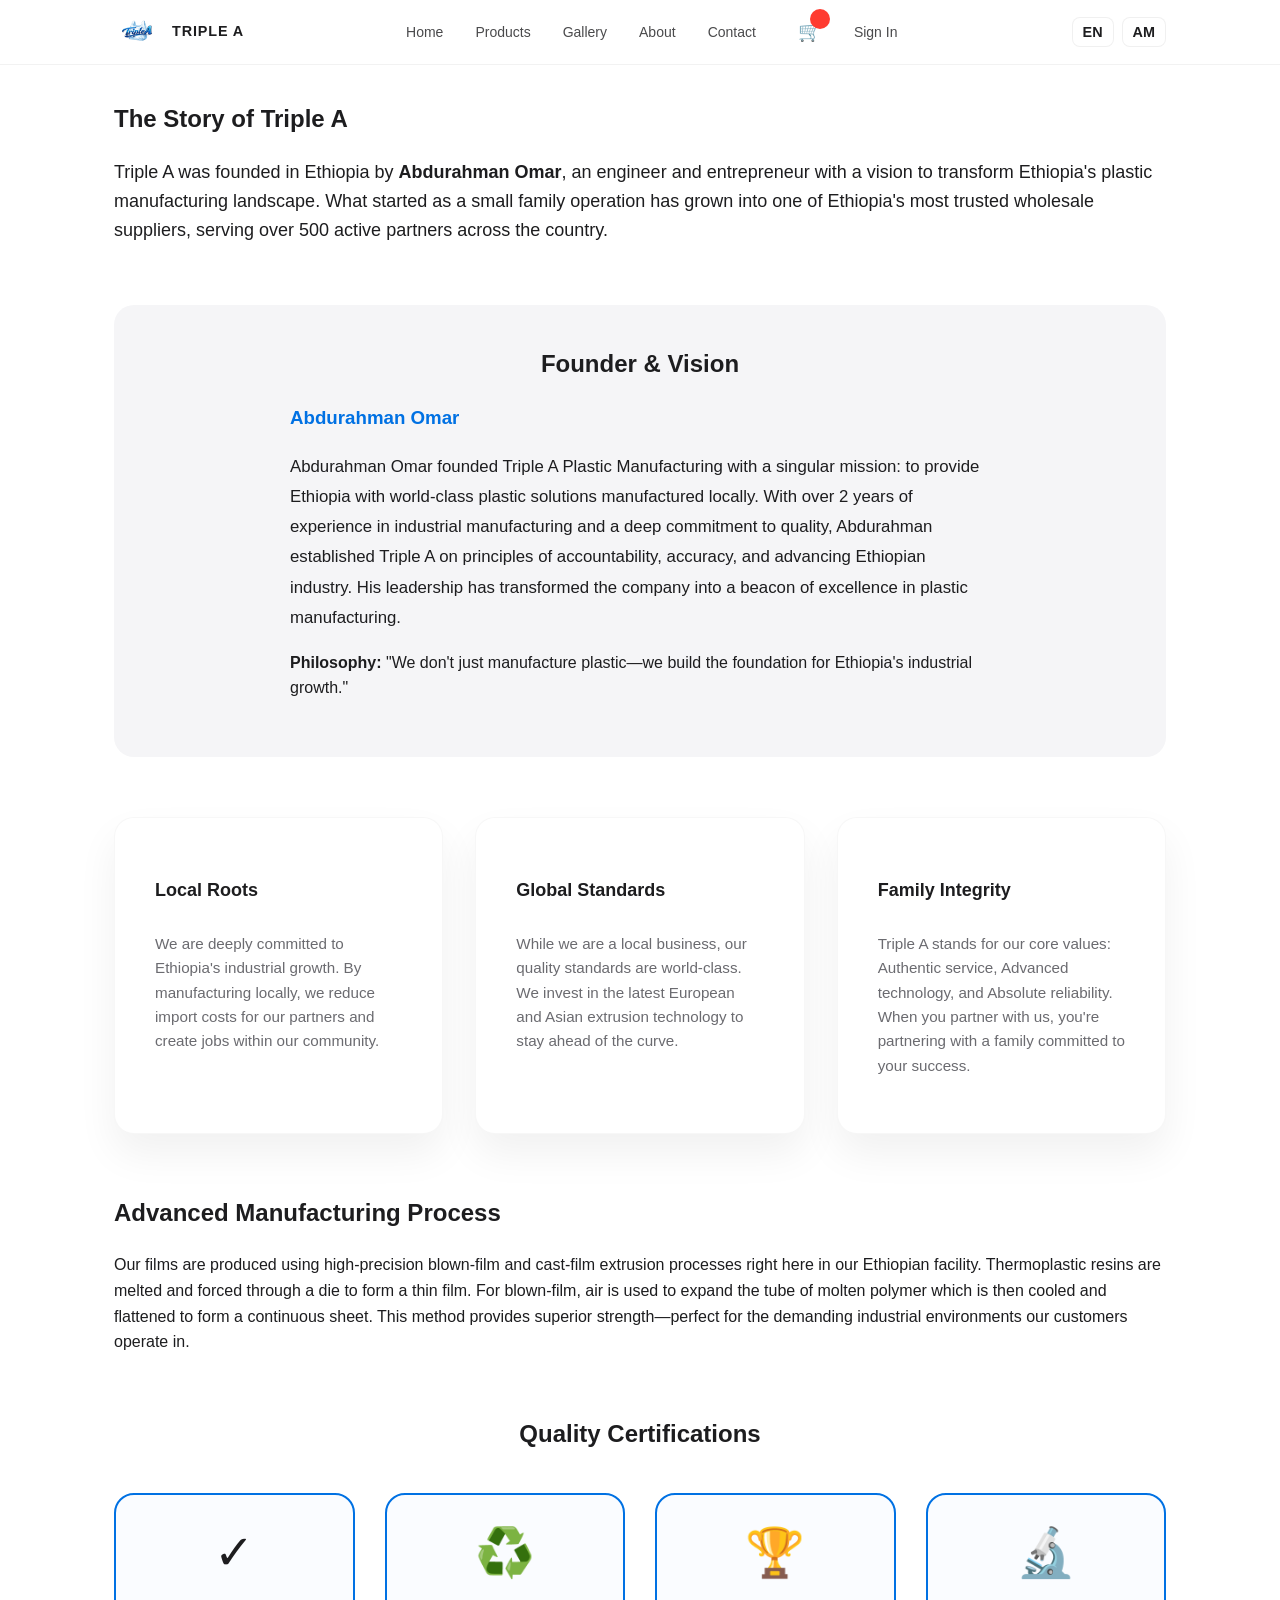
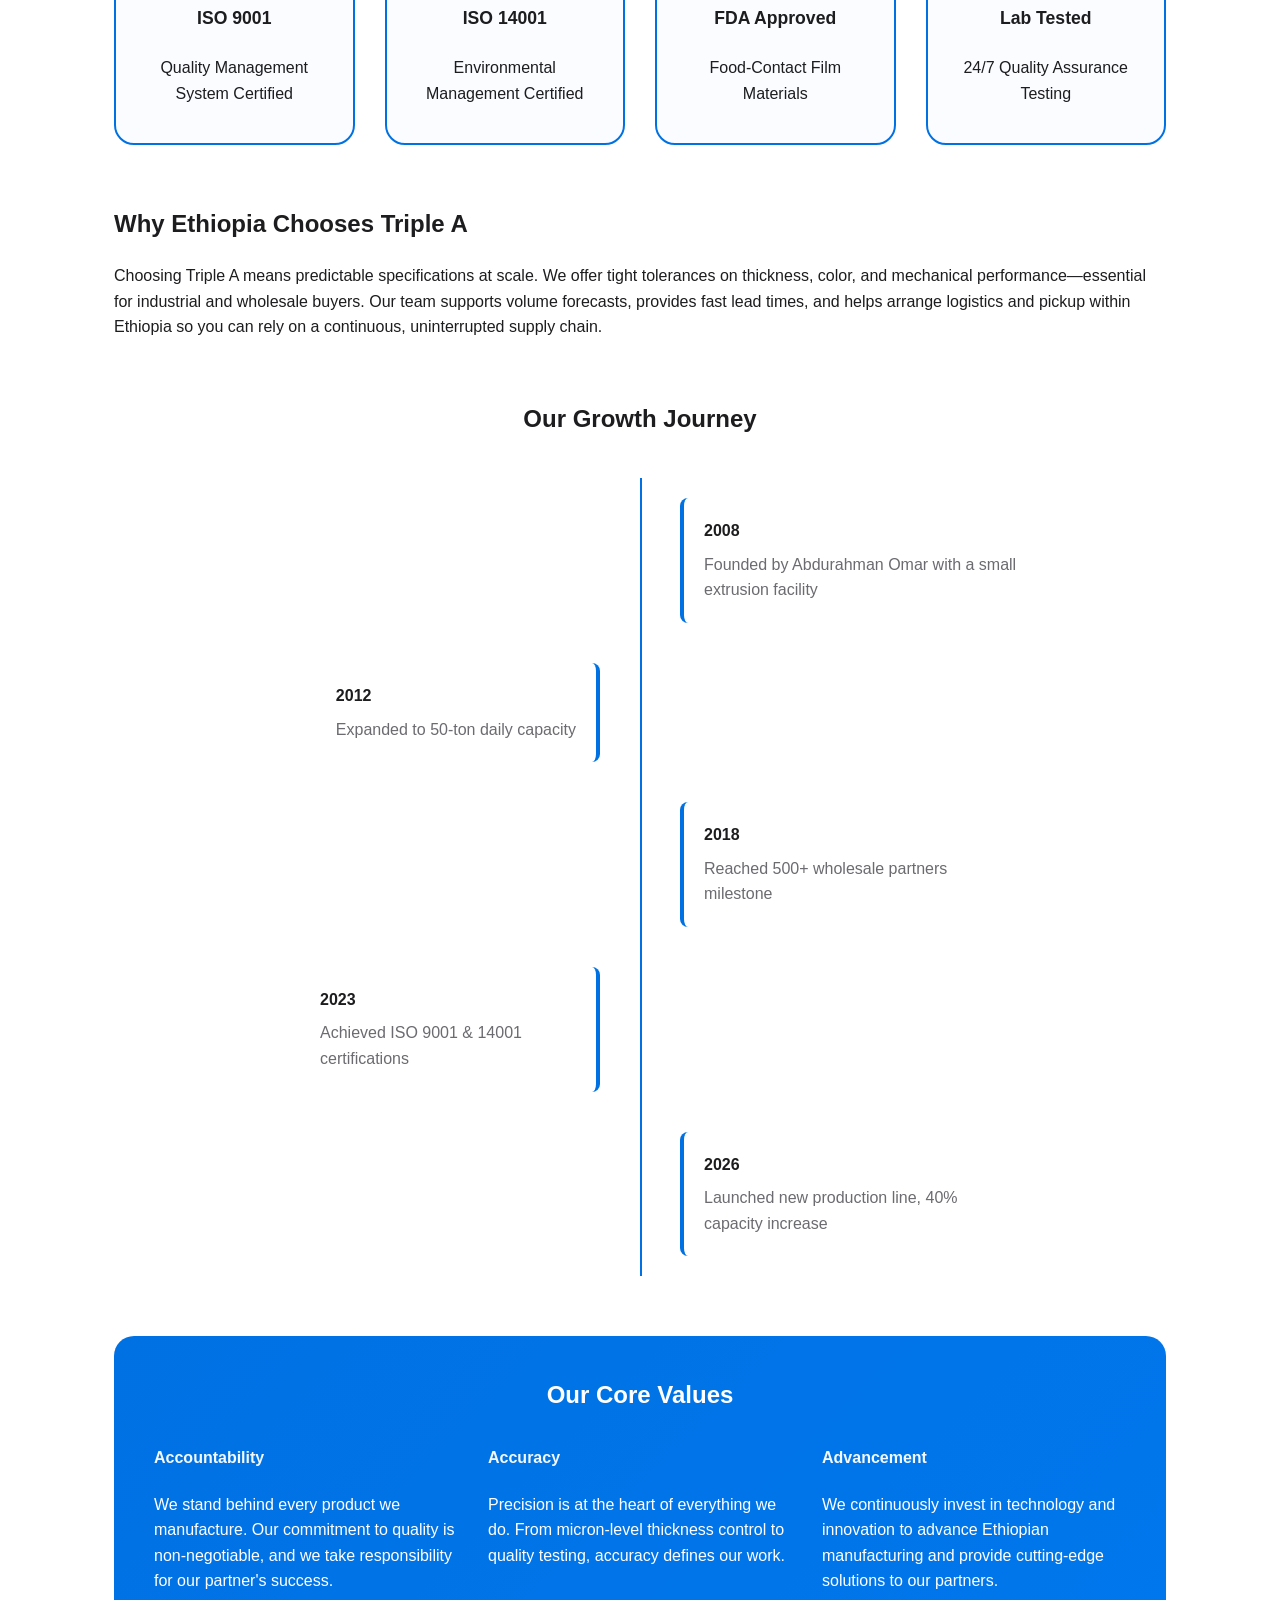
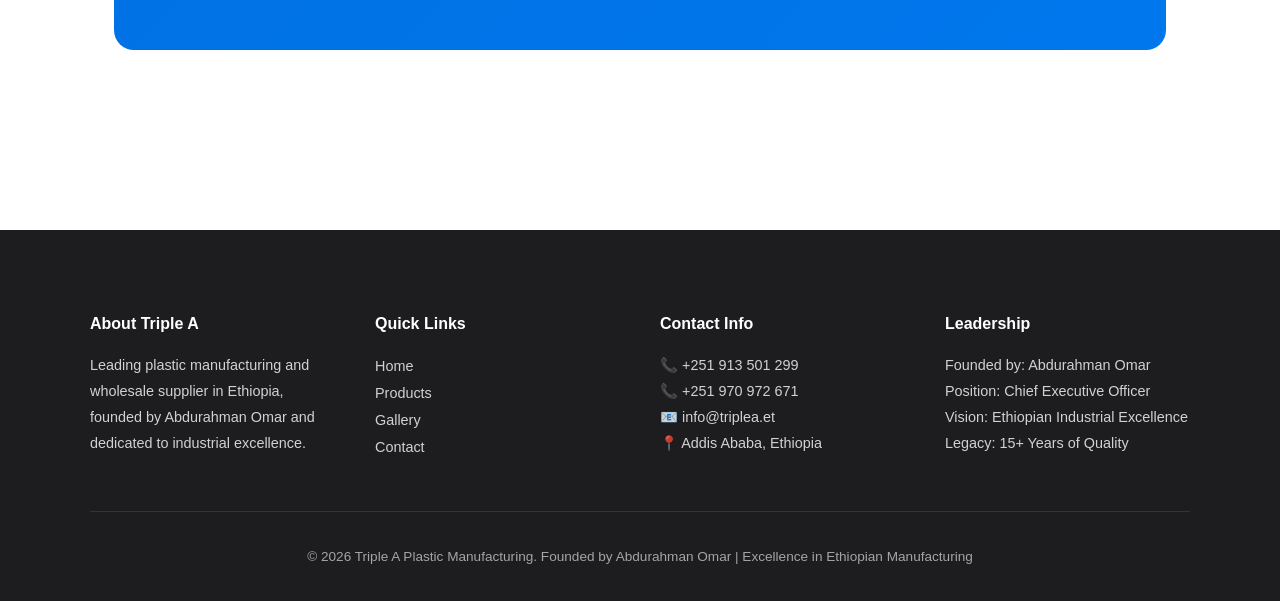
==== commit 363f49f8: "more" ====
--- a/website/about.html
+++ b/website/about.html
@@ -20,7 +20,11 @@
       <a href="gallery.html" data-i18n="nav_gallery">Gallery</a>
       <a href="about.html" data-i18n="nav_about">About</a>
       <a href="contact.html" data-i18n="nav_contact">Contact</a>
-      <a href="auth.html" data-i18n="nav_signin">Sign In</a>
+      <div class="cart-icon" style="margin-left: 10px;">
+        <span>🛒</span>
+        <span class="cart-count"></span>
+      </div>
+      <a href="auth.html" id="auth-link" data-i18n="nav_signin">Sign In</a>
     </nav>
 
     <div class="lang-toggle" role="group" aria-label="Language">
@@ -46,7 +50,7 @@
         <div style="max-width: 700px; margin: 0 auto;">
           <h3 style="color: var(--blue);">Abdurahman Omar</h3>
           <p style="font-size: 1.05rem; line-height: 1.8;">
-            Abdurahman Omar founded Triple A Plastic Manufacturing with a singular mission: to provide Ethiopia with world-class plastic solutions manufactured locally. With over 20 years of experience in industrial manufacturing and a deep commitment to quality, Abdurahman established Triple A on principles of accountability, accuracy, and advancing Ethiopian industry. His leadership has transformed the company into a beacon of excellence in plastic manufacturing.
+            Abdurahman Omar founded Triple A Plastic Manufacturing with a singular mission: to provide Ethiopia with world-class plastic solutions manufactured locally. With over 2 years of experience in industrial manufacturing and a deep commitment to quality, Abdurahman established Triple A on principles of accountability, accuracy, and advancing Ethiopian industry. His leadership has transformed the company into a beacon of excellence in plastic manufacturing.
           </p>
           <p><strong>Philosophy:</strong> "We don't just manufacture plastic—we build the foundation for Ethiopia's industrial growth."</p>
         </div>
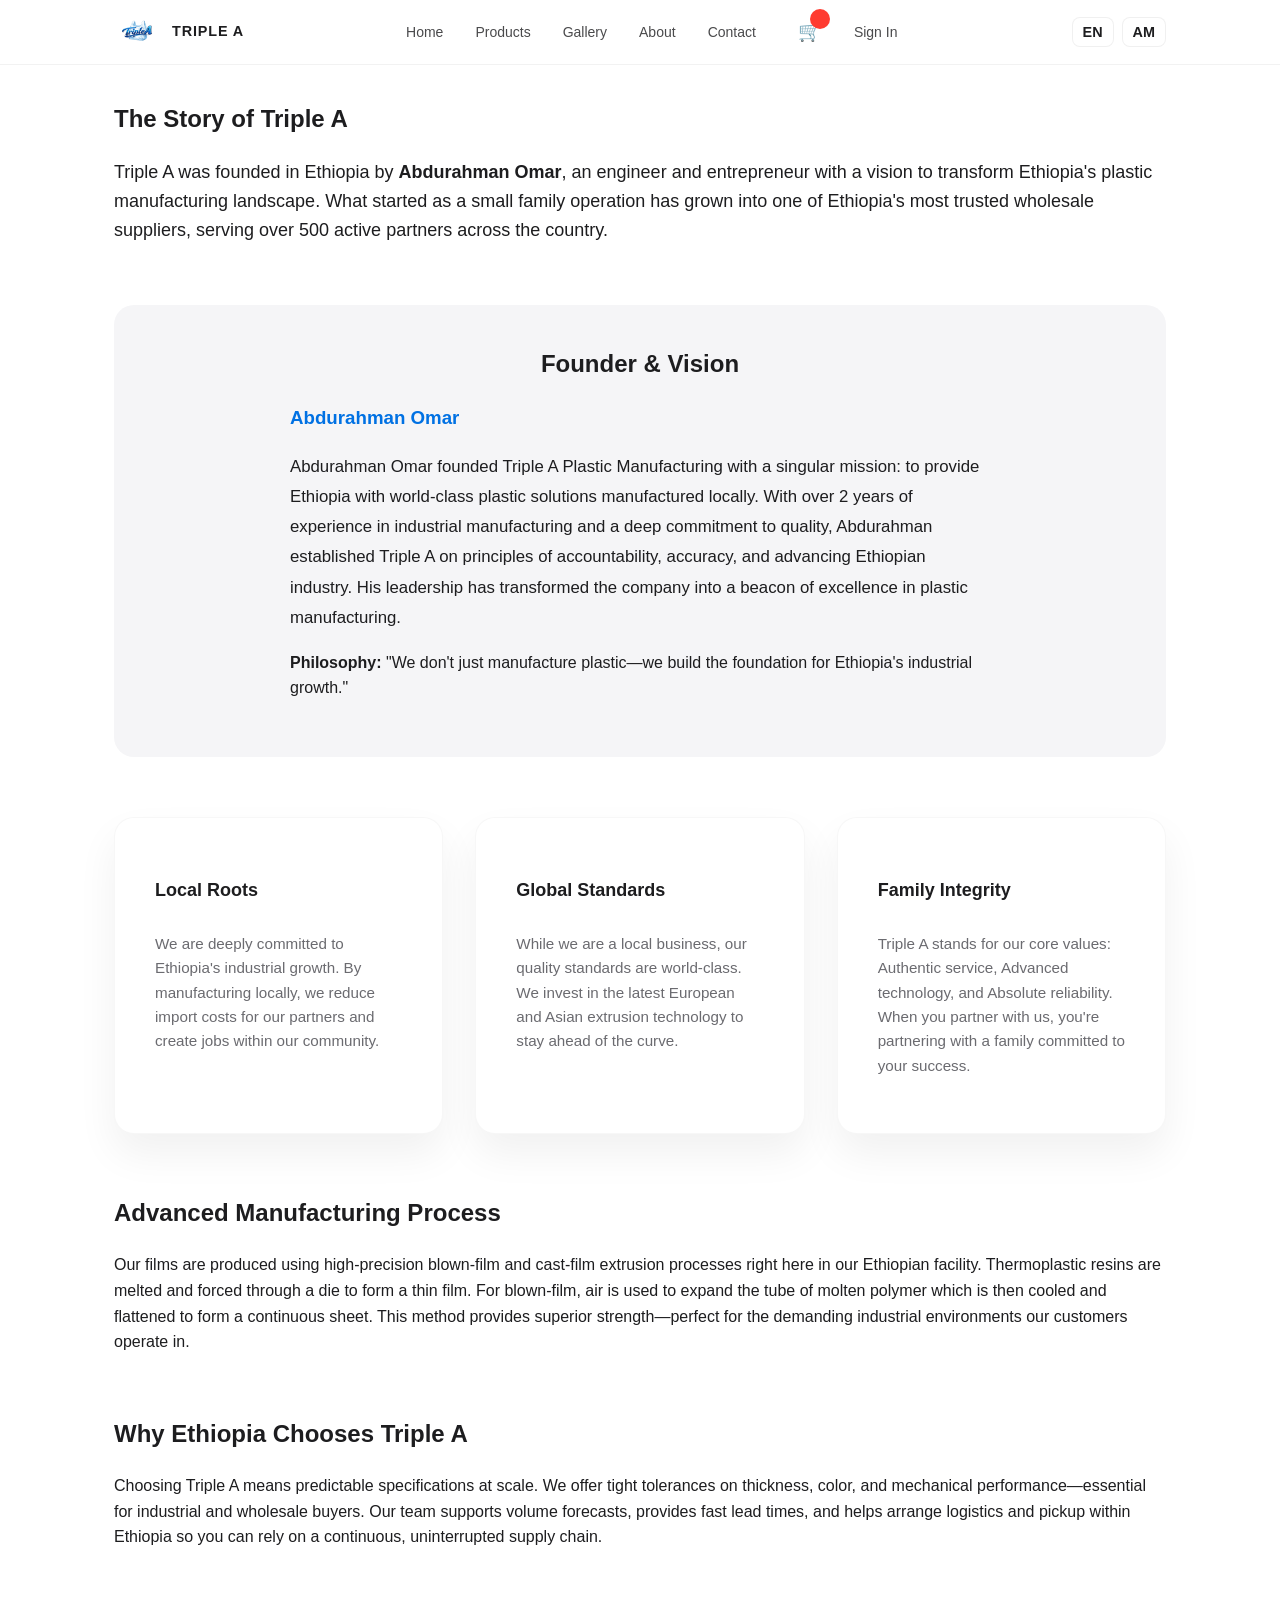
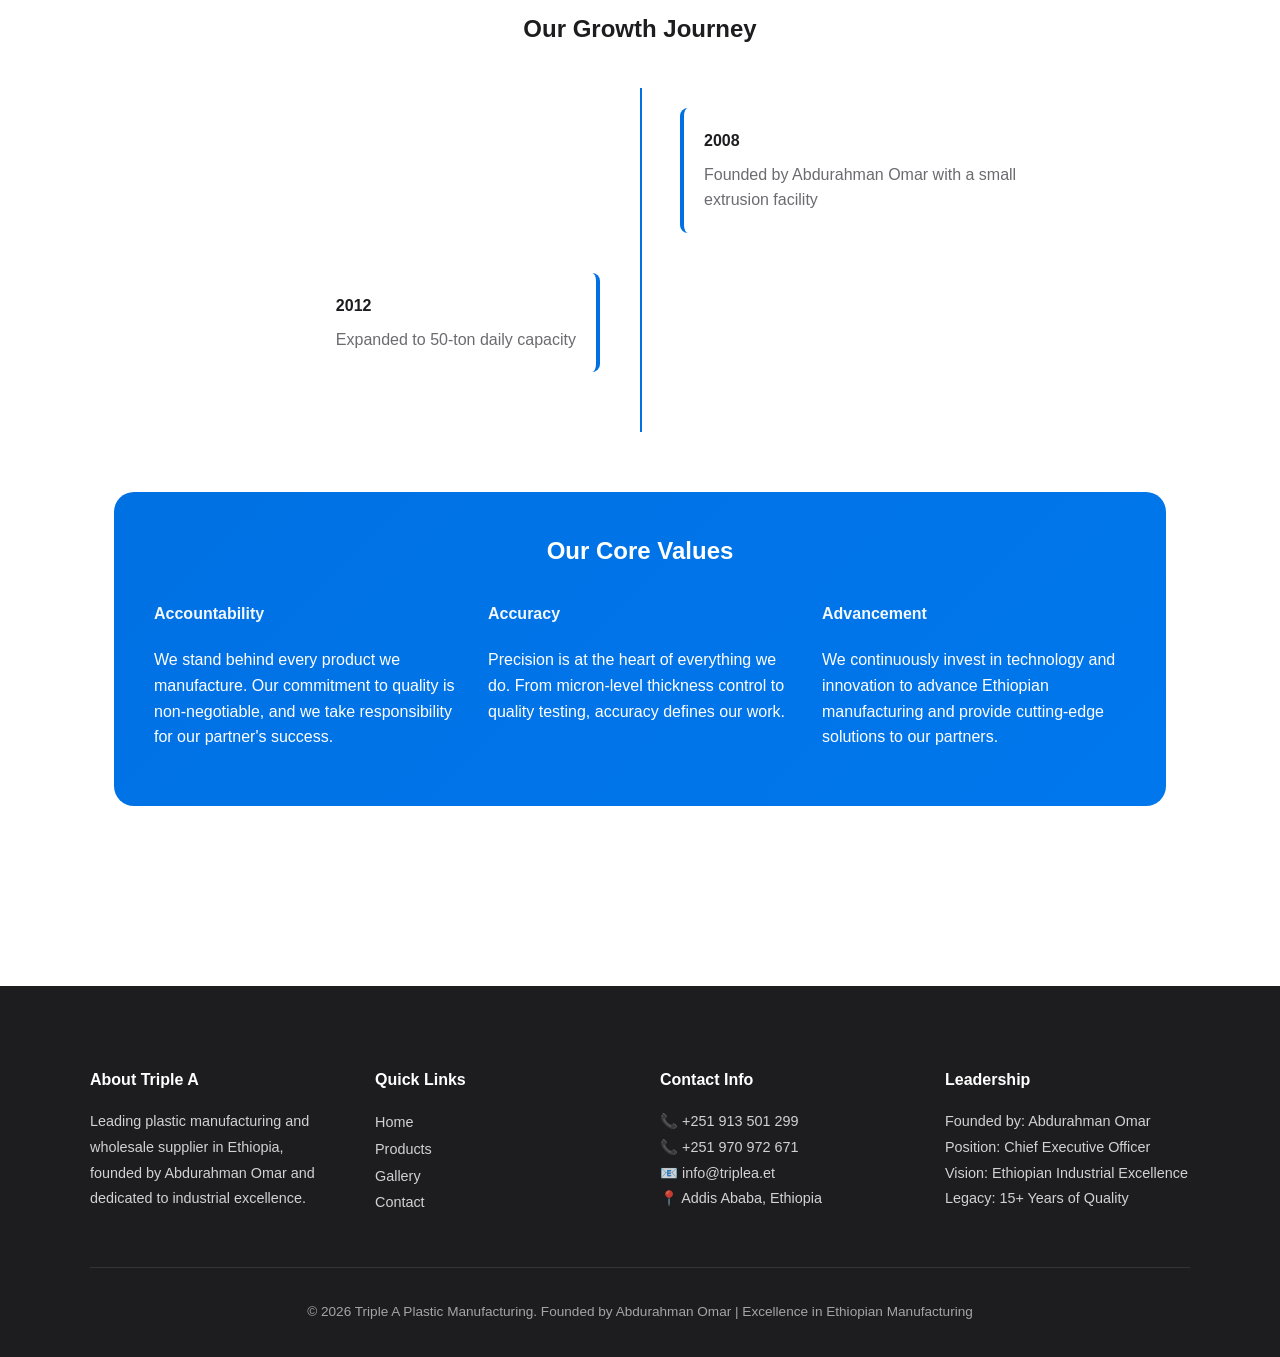
==== commit fd72700e: "Refactor about.html for improved structure" ====
--- a/website/about.html
+++ b/website/about.html
@@ -74,33 +74,6 @@
       <h2>Advanced Manufacturing Process</h2>
       <p>Our films are produced using high-precision blown-film and cast-film extrusion processes right here in our Ethiopian facility. Thermoplastic resins are melted and forced through a die to form a thin film. For blown-film, air is used to expand the tube of molten polymer which is then cooled and flattened to form a continuous sheet. This method provides superior strength—perfect for the demanding industrial environments our customers operate in.</p>
 
-      <!-- CERTIFICATIONS -->
-      <section style="margin-top: 60px;">
-        <h2 style="text-align: center;">Quality Certifications</h2>
-        <div class="certifications-grid">
-          <div class="cert-item">
-            <div class="cert-icon">✓</div>
-            <h4>ISO 9001</h4>
-            <p>Quality Management System Certified</p>
-          </div>
-          <div class="cert-item">
-            <div class="cert-icon">♻️</div>
-            <h4>ISO 14001</h4>
-            <p>Environmental Management Certified</p>
-          </div>
-          <div class="cert-item">
-            <div class="cert-icon">🏆</div>
-            <h4>FDA Approved</h4>
-            <p>Food-Contact Film Materials</p>
-          </div>
-          <div class="cert-item">
-            <div class="cert-icon">🔬</div>
-            <h4>Lab Tested</h4>
-            <p>24/7 Quality Assurance Testing</p>
-          </div>
-        </div>
-      </section>
-
       <h2 style="margin-top: 60px;">Why Ethiopia Chooses Triple A</h2>
       <p>Choosing Triple A means predictable specifications at scale. We offer tight tolerances on thickness, color, and mechanical performance—essential for industrial and wholesale buyers. Our team supports volume forecasts, provides fast lead times, and helps arrange logistics and pickup within Ethiopia so you can rely on a continuous, uninterrupted supply chain.</p>
 
@@ -123,26 +96,6 @@
               <p style="margin: 0; color: var(--gray);">Expanded to 50-ton daily capacity</p>
             </div>
           </div>
-
-          <div style="margin-bottom: 40px; padding-left: 55%; padding-right: 0;">
-            <div style="background: #fff; padding: 20px; border-radius: 8px; border-left: 4px solid var(--blue);">
-              <h4 style="margin: 0 0 8px 0;">2018</h4>
-              <p style="margin: 0; color: var(--gray);">Reached 500+ wholesale partners milestone</p>
-            </div>
-          </div>
-
-          <div style="margin-bottom: 40px; padding-right: 55%; padding-left: 0;">
-            <div style="background: #fff; padding: 20px; border-radius: 8px; border-right: 4px solid var(--blue); margin-left: auto; width: fit-content; max-width: 300px;">
-              <h4 style="margin: 0 0 8px 0;">2023</h4>
-              <p style="margin: 0; color: var(--gray);">Achieved ISO 9001 & 14001 certifications</p>
-            </div>
-          </div>
-
-          <div style="padding-left: 55%; padding-right: 0;">
-            <div style="background: #fff; padding: 20px; border-radius: 8px; border-left: 4px solid var(--blue);">
-              <h4 style="margin: 0 0 8px 0;">2026</h4>
-              <p style="margin: 0; color: var(--gray);">Launched new production line, 40% capacity increase</p>
-            </div>
           </div>
         </div>
       </section>
